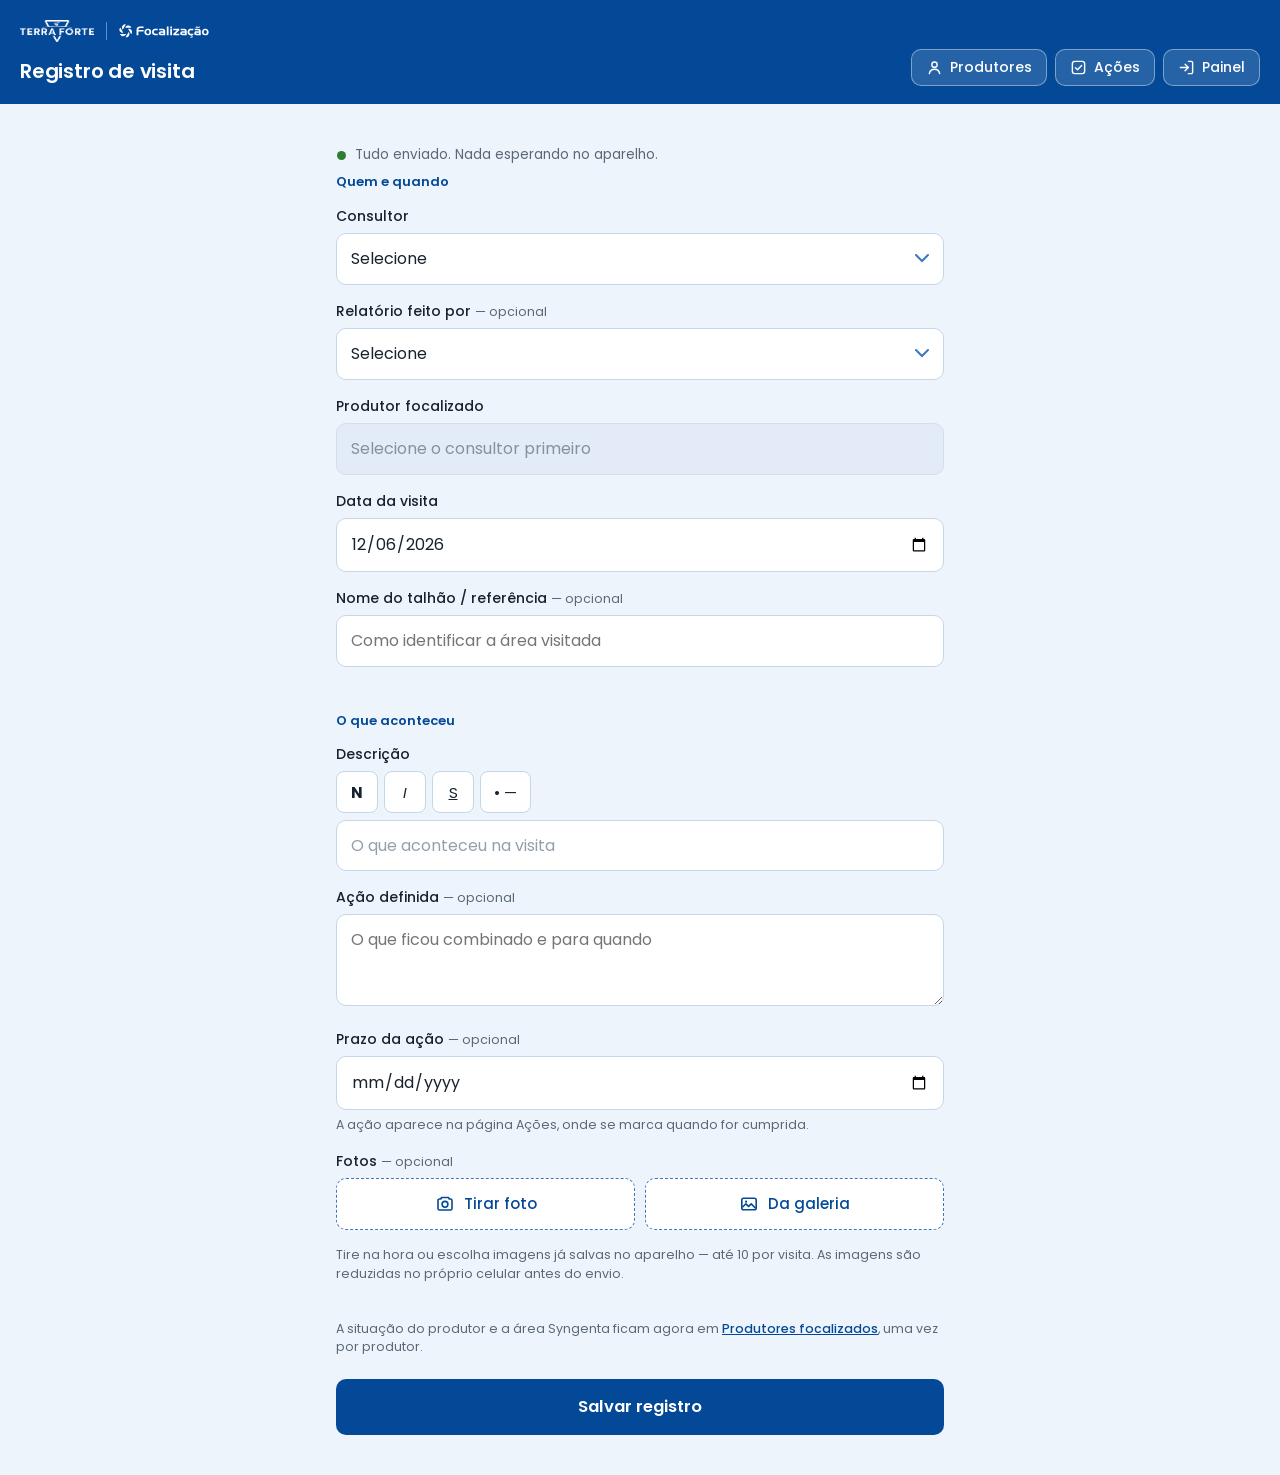
==== index.html @ d162b842 "Consultor corrige o proprio relatorio depois de enviado Botao Editar em cada visita do painel: o car" ====
<!DOCTYPE html>
<html lang="pt-BR">
<head>
<meta charset="utf-8">
<meta name="viewport" content="width=device-width, initial-scale=1, viewport-fit=cover">
<meta name="theme-color" content="#034998">
<title>Registro de visita — Focalização</title>
<link rel="icon" href="/favicon.ico" sizes="any">
<link rel="icon" href="/icon-192.png" type="image/png">
<link rel="apple-touch-icon" href="/apple-touch-icon.png">
<link rel="manifest" href="/manifest.json">
<link rel="preconnect" href="https://fonts.googleapis.com">
<link rel="preconnect" href="https://fonts.gstatic.com" crossorigin>
<link href="https://fonts.googleapis.com/css2?family=Poppins:wght@400;500;600&display=swap" rel="stylesheet">
<style>
/* ---------------------------------------------------------------
   CONFIGURAÇÃO — preencha o bloco SUPABASE no começo do script
   (url e chave anônima). Enquanto estiver vazio, o formulário
   continua funcionando e baixa um .json para envio manual.
   --------------------------------------------------------------- */
:root{
  /* --- tela: azul do Focalização --- */
  --principal:#034998;    /* azul Focalização */
  --apoio:#3D77BE;
  --fundo:#EEF4FB;
  --fundo2:#DDE8F6;
  --tinta:#17222E;
  --tinta-fraca:#5A6876;
  --linha:#C6D6E9;
  --marcado:#E8F1FC;      /* fundo do item marcado */
  --logo-foc-tela:url("[data-uri]");
  --alerta:#A32020;
  --raio:10px;
  --logo-tf:url("[data-uri]");
  --logo-foc:url("[data-uri]");
}
*{box-sizing:border-box}
html{-webkit-text-size-adjust:100%}
body{
  margin:0;
  background:var(--fundo);
  color:var(--tinta);
  font-family:Poppins,-apple-system,BlinkMacSystemFont,"Segoe UI",Roboto,sans-serif;
  font-size:16px;
  line-height:1.5;
}

/* ---------- cabeçalho ---------- */
header{
  background:var(--principal);
  color:#fff;
  padding:20px 20px 18px;
  padding-top:max(20px,env(safe-area-inset-top));
}
header h1{
  margin:0;
  font-size:20px;
  font-weight:600;
  letter-spacing:-.01em;
}
/* Mesma estrutura do cabeçalho do painel: a marca à esquerda, a ação à
   direita, e as duas descem uma sobre a outra quando a tela é estreita
   demais para caberem lado a lado. */
.topo{
  display:flex;align-items:flex-end;justify-content:space-between;
  gap:12px;flex-wrap:wrap;
}
.entrar{
  display:inline-flex;align-items:center;gap:7px;
  padding:7px 14px;
  background:rgba(255,255,255,.14);
  border:1px solid rgba(255,255,255,.4);
  border-radius:var(--raio);
  color:#fff;text-decoration:none;
  font-size:14px;font-weight:500;
  white-space:nowrap;
}
.entrar:hover{background:rgba(255,255,255,.24)}
.menu{display:flex;gap:8px;flex-wrap:wrap}
.entrar svg{flex:none}
header p{
  margin:4px 0 0;
  font-size:13px;
  font-weight:400;
  color:#C8DCC0;
}
/* ---------- logos ---------- */
.marcas{display:flex;align-items:center;gap:12px;margin-bottom:14px}
.lg{display:block;background-repeat:no-repeat;background-position:left center;background-size:contain}
.lg-tf{width:74px;height:22px;background-image:var(--logo-tf)}
.lg-foc{width:90px;height:14px;background-image:var(--logo-foc-tela)}
.risco{width:1px;height:18px;background:rgba(255,255,255,.38);flex:none}

/* ---------- estrutura ---------- */
main{max-width:640px;margin:0 auto;padding:20px 16px 40px}
fieldset{
  border:0;
  margin:0 0 28px;
  padding:0;
}
legend{
  padding:0;
  margin-bottom:14px;
  font-size:13px;
  font-weight:600;
  color:var(--principal);
}
legend span{
  display:block;
  font-weight:400;
  font-size:12.5px;
  color:var(--tinta-fraca);
  margin-top:2px;
}
.campo{margin-bottom:16px}
label{
  display:block;
  font-size:14px;
  font-weight:500;
  margin-bottom:6px;
}
.opcional{font-weight:400;color:var(--tinta-fraca);font-size:12.5px}

/* ---------- controles ---------- */
select,input[type=text],input[type=date],input[type=number],textarea{
  width:100%;
  min-height:50px;
  padding:13px 14px;
  font:inherit;
  font-size:16px;
  color:var(--tinta);
  background:#fff;
  border:1.5px solid var(--linha);
  border-radius:var(--raio);
  appearance:none;
}
select{
  background-image:url("data:image/svg+xml;utf8,<svg xmlns='http://www.w3.org/2000/svg' width='14' height='9' viewBox='0 0 14 9'><path d='M1 1l6 6 6-6' fill='none' stroke='%233D77BE' stroke-width='2' stroke-linecap='round'/></svg>");
  background-repeat:no-repeat;
  background-position:right 14px center;
  padding-right:38px;
}
textarea{min-height:92px;resize:vertical;line-height:1.45}

/* ---------- descrição com formatação ---------- */
.barra-texto{display:flex;gap:6px;margin-bottom:7px;flex-wrap:wrap}
.bt-fmt{
  min-width:42px;min-height:42px;padding:0 13px;
  background:#fff;border:1.5px solid var(--linha);border-radius:8px;
  font:inherit;font-size:15px;color:var(--tinta);cursor:pointer;line-height:1;
}
.bt-fmt[aria-pressed="true"]{border-color:var(--apoio);background:var(--marcado);color:var(--principal)}
.editor{
  width:100%;min-height:50px;padding:13px 14px;
  font:inherit;font-size:16px;color:var(--tinta);
  background:#fff;border:1.5px solid var(--linha);border-radius:var(--raio);
  line-height:1.45;
}
.editor:focus{outline:2.5px solid var(--apoio);outline-offset:2px}
.editor.vazio::before{content:attr(data-vazio);color:#93A0AC;pointer-events:none}
.editor ul,.editor ol{margin:4px 0;padding-left:22px}
.editor b,.editor strong{font-weight:600}
select:focus-visible,input:focus-visible,textarea:focus-visible,
button:focus-visible{
  outline:2.5px solid var(--apoio);
  outline-offset:2px;
}
select:disabled{background:var(--fundo2);color:var(--tinta-fraca)}
.dica{margin:6px 0 0;font-size:12.5px;color:var(--tinta-fraca)}

/* aviso de onde foram parar a situação e a área */
.rumo{margin:-8px 0 18px}
.rumo a{color:var(--principal);font-weight:500}

/* ---------- fotos ---------- */
.foto-acoes{display:flex;gap:10px}
.foto-acoes .foto-btn{flex:1 1 0;min-width:0;padding:0 8px}
.foto-btn{
  display:flex;
  align-items:center;
  justify-content:center;
  gap:9px;
  width:100%;
  min-height:52px;
  background:#fff;
  border:1.5px dashed var(--apoio);
  border-radius:var(--raio);
  color:var(--principal);
  font:inherit;
  font-size:15px;
  font-weight:500;
  cursor:pointer;
}
.miniaturas{
  display:grid;
  grid-template-columns:repeat(auto-fill,minmax(88px,1fr));
  gap:8px;
  margin-top:10px;
}
.mini{position:relative;aspect-ratio:1;border-radius:8px;overflow:hidden;background:var(--fundo2)}
.mini img{width:100%;height:100%;object-fit:cover;display:block}
.mini button{
  position:absolute;top:4px;right:4px;
  width:26px;height:26px;
  border:0;border-radius:50%;
  background:rgba(31,42,28,.78);
  color:#fff;font:inherit;font-size:15px;line-height:1;
  cursor:pointer;
}

/* ---------- envio ---------- */
.enviar{
  width:100%;
  min-height:56px;
  margin-top:4px;
  background:var(--principal);
  color:#fff;
  border:0;
  border-radius:var(--raio);
  font:inherit;
  font-size:16.5px;
  font-weight:600;
  cursor:pointer;
}
.enviar:disabled{background:var(--apoio);opacity:.55;cursor:not-allowed}
.erro{
  margin:0 0 14px;
  padding:12px 14px;
  border-left:4px solid var(--alerta);
  background:#F7E9E9;
  border-radius:0 8px 8px 0;
  color:#7A1818;
  font-size:14px;
}
[hidden]{display:none !important}

/* ---------- confirmação ---------- */
.pronto{text-align:center;padding:44px 20px}
.pronto .selo{
  width:64px;height:64px;margin:0 auto 18px;
  border-radius:50%;
  background:var(--principal);
  display:grid;place-items:center;
}
.pronto h2{margin:0 0 8px;font-size:21px;font-weight:600;color:var(--principal)}
.pronto p{margin:0 auto 26px;max-width:34ch;color:var(--tinta-fraca);font-size:14.5px}
.pronto .resumo{
  text-align:left;
  background:#fff;
  border:1.5px solid var(--linha);
  border-radius:var(--raio);
  padding:14px 16px;
  margin-bottom:22px;
  font-size:14px;
}
.pronto .resumo dt{font-size:12px;color:var(--tinta-fraca);margin-top:9px}
.pronto .resumo dt:first-child{margin-top:0}
.pronto .resumo dd{margin:1px 0 0;font-weight:500}
.acoes{display:flex;flex-direction:column;gap:10px;max-width:320px;margin:0 auto}
.pdf{
  min-height:52px;
  background:var(--apoio);
  border:0;border-radius:var(--raio);
  color:#fff;font:inherit;font-size:15.5px;font-weight:600;
  cursor:pointer;
}
.pronto .dica{margin-top:12px;text-align:center}
.novo{
  min-height:52px;padding:0 26px;
  background:transparent;
  border:1.5px solid var(--principal);
  border-radius:var(--raio);
  color:var(--principal);
  font:inherit;font-size:15.5px;font-weight:600;
  cursor:pointer;
}

/* ---------- painel dos registros guardados no aparelho ---------- */
.fila{
  margin:18px 0 -6px;padding:11px 14px;
  background:var(--fundo2);border:1.5px solid var(--linha);
  border-radius:var(--raio);font-size:13.5px;color:var(--tinta);
}
/* Com sinal e nada esperando, o painel vira uma linha discreta: fica no
   ar para tranquilizar, sem disputar atenção com o formulário. */
.fila.limpa{
  padding:2px 0;
  background:transparent;border-color:transparent;
  color:var(--tinta-fraca);
}
.fila-topo{display:flex;align-items:center;gap:9px;flex-wrap:wrap}
.fila-luz{flex:none;width:9px;height:9px;border-radius:50%;background:#2E7D32}
.fila.espera    .fila-luz{background:#B7791F}
.fila.sem-sinal .fila-luz{background:var(--alerta)}
.fila-estado{flex:1;min-width:150px}
/* Em tela estreita o botão não cabe ao lado do texto e cai para a linha
   de baixo; crescer ali o deixa de largura cheia, com cara de escolha e
   não de sobra. Em tela larga ele volta para o lado. */
.fila-topo button{flex:1 1 150px}
.fila button{
  min-height:36px;padding:0 14px;
  background:#fff;border:1.5px solid var(--apoio);border-radius:8px;
  color:var(--principal);font:inherit;font-size:13.5px;font-weight:500;cursor:pointer;
}
.fila button[disabled]{opacity:.5;cursor:default}

/* barra que anda enquanto os registros sobem */
.fila-barra{
  height:4px;margin-top:9px;
  background:var(--linha);border-radius:2px;overflow:hidden;
}
.fila-barra i{
  display:block;height:100%;width:0;
  background:var(--apoio);transition:width .25s ease;
}

/* lista do que ainda está no aparelho */
.fila-lista{list-style:none;margin:10px 0 0;padding:0;max-height:232px;overflow-y:auto}
.fila-item{
  display:flex;align-items:flex-start;gap:8px;flex-wrap:wrap;
  padding:8px 0;border-top:1px solid var(--linha);
}
.fila-dados{flex:1;min-width:150px}
.fila-quem{font-weight:500;line-height:1.35}
.fila-quando{color:var(--tinta-fraca);font-size:12.5px}
.fila-falha{
  flex:1 1 100%;               /* linha inteira, abaixo dos botões */
  margin-top:6px;font-size:12.5px;color:#7A1818;overflow-wrap:anywhere;
}
.fila-acoes{display:flex;gap:6px}
.fila-acoes button{min-height:32px;padding:0 10px;font-size:12.5px}

@media (prefers-reduced-motion:reduce){*{transition:none !important;animation:none !important}}
</style>
</head>
<body>

<header>
  <div class="topo">
    <div>
      <div class="marcas">
        <span class="lg lg-tf" role="img" aria-label="Terra Forte"></span>
        <span class="risco"></span>
        <span class="lg lg-foc" role="img" aria-label="Focalização"></span>
      </div>
      <h1>Registro de visita</h1>
    </div>
    <nav class="menu" aria-label="Outras páginas">
      <a class="entrar" href="/produtores.html">
        <svg width="17" height="17" viewBox="0 0 18 18" fill="none" aria-hidden="true">
          <circle cx="9" cy="6" r="2.8" stroke="currentColor" stroke-width="1.5"/>
          <path d="M3.5 15.5c.6-2.9 2.8-4.6 5.5-4.6s4.9 1.7 5.5 4.6"
                stroke="currentColor" stroke-width="1.5" stroke-linecap="round"/>
        </svg>
        Produtores
      </a>
      <a class="entrar" href="/acoes.html">
        <svg width="17" height="17" viewBox="0 0 18 18" fill="none" aria-hidden="true">
          <rect x="2.5" y="2.5" width="13" height="13" rx="2.5"
                stroke="currentColor" stroke-width="1.5"/>
          <path d="M5.8 9.2l2.2 2.2 4.3-4.6" stroke="currentColor" stroke-width="1.5"
                stroke-linecap="round" stroke-linejoin="round"/>
        </svg>
        Ações
      </a>
      <a class="entrar" href="/painel.html">
        <svg width="17" height="17" viewBox="0 0 18 18" fill="none" aria-hidden="true">
          <path d="M11 2.5h3A1.5 1.5 0 0115.5 4v10a1.5 1.5 0 01-1.5 1.5h-3"
                stroke="currentColor" stroke-width="1.5" stroke-linecap="round"/>
          <path d="M7.5 12.5L11 9 7.5 5.5M11 9H2.5"
                stroke="currentColor" stroke-width="1.5"
                stroke-linecap="round" stroke-linejoin="round"/>
        </svg>
        Painel
      </a>
    </nav>
  </div>
</header>

<main>
  <div class="fila" id="fila" hidden>
    <div class="fila-topo">
      <span class="fila-luz" aria-hidden="true"></span>
      <span class="fila-estado" id="fila-estado" role="status" aria-live="polite"></span>
      <button type="button" id="fila-tentar" hidden>Sincronizar agora</button>
    </div>
    <div class="fila-barra" id="fila-barra" hidden><i></i></div>
    <ul class="fila-lista" id="fila-lista"></ul>
  </div>

  <form id="form" novalidate>
    <p class="erro" id="erro" hidden></p>

    <fieldset>
      <legend>Quem e quando</legend>

      <div class="campo">
        <label for="consultor">Consultor</label>
        <select id="consultor" name="consultor" required>
          <option value="">Selecione</option>
        </select>
      </div>

      <div class="campo">
        <label for="relator">Relatório feito por
          <span class="opcional">— opcional</span></label>
        <select id="relator" name="relator">
          <option value="">Selecione</option>
        </select>
      </div>

      <div class="campo">
        <label for="produtor">Produtor focalizado</label>
        <select id="produtor" name="produtor" required disabled>
          <option value="">Selecione o consultor primeiro</option>
        </select>
        <p class="dica" id="dica-municipio" hidden></p>
      </div>

      <div class="campo">
        <label for="data">Data da visita</label>
        <input type="date" id="data" name="data" required>
      </div>

      <div class="campo">
        <label for="talhao">Nome do talhão / referência
          <span class="opcional">— opcional</span></label>
        <input type="text" id="talhao" name="talhao" maxlength="80"
               autocomplete="off" placeholder="Como identificar a área visitada">
      </div>
    </fieldset>

    <fieldset>
      <legend>O que aconteceu</legend>

      <div class="campo">
        <label id="rot-descricao">Descrição</label>
        <div class="barra-texto" role="toolbar" aria-label="Formatação do texto">
          <button type="button" class="bt-fmt" data-cmd="bold" aria-pressed="false"
                  title="Negrito"><b>N</b></button>
          <button type="button" class="bt-fmt" data-cmd="italic" aria-pressed="false"
                  title="Itálico"><i>I</i></button>
          <button type="button" class="bt-fmt" data-cmd="underline" aria-pressed="false"
                  title="Sublinhado"><u>S</u></button>
          <button type="button" class="bt-fmt" data-cmd="insertUnorderedList" aria-pressed="false"
                  title="Lista">&bull;&nbsp;—</button>
        </div>
        <div id="descricao" class="editor vazio" contenteditable="true" role="textbox"
             aria-multiline="true" aria-labelledby="rot-descricao"
             data-vazio="O que aconteceu na visita"></div>
      </div>

      <div class="campo">
        <label for="acao">Ação definida <span class="opcional">— opcional</span></label>
        <textarea id="acao" name="acao"
          placeholder="O que ficou combinado e para quando"></textarea>
      </div>

      <div class="campo">
        <label for="prazo">Prazo da ação <span class="opcional">— opcional</span></label>
        <input type="date" id="prazo" name="prazo">
        <p class="dica">A ação aparece na página Ações, onde se marca quando for cumprida.</p>
      </div>

      <div class="campo">
        <label>Fotos <span class="opcional">— opcional</span></label>
        <div class="foto-acoes">
          <button type="button" class="foto-btn" id="btn-camera">
            <svg width="20" height="20" viewBox="0 0 20 20" fill="none" aria-hidden="true">
              <path d="M3 6.5A1.5 1.5 0 014.5 5h1.2l.9-1.5h6.8L14.3 5h1.2A1.5 1.5 0 0117 6.5v8A1.5 1.5 0 0115.5 16h-11A1.5 1.5 0 013 14.5v-8z"
                stroke="currentColor" stroke-width="1.6" stroke-linejoin="round"/>
              <circle cx="10" cy="10.3" r="2.9" stroke="currentColor" stroke-width="1.6"/>
            </svg>
            Tirar foto
          </button>
          <button type="button" class="foto-btn" id="btn-galeria">
            <svg width="20" height="20" viewBox="0 0 20 20" fill="none" aria-hidden="true">
              <rect x="2.8" y="4.3" width="14.4" height="11.4" rx="1.8"
                stroke="currentColor" stroke-width="1.6"/>
              <path d="M3.4 13.2l3.5-3.4 2.7 2.6 2.6-2.5 4.4 4.3"
                stroke="currentColor" stroke-width="1.6" stroke-linejoin="round"/>
              <circle cx="7.1" cy="7.7" r="1.1" fill="currentColor"/>
            </svg>
            Da galeria
          </button>
        </div>
        <input type="file" id="fotos-camera" accept="image/*" multiple capture="environment" hidden>
        <input type="file" id="fotos" accept="image/*" multiple hidden>
        <div class="miniaturas" id="miniaturas"></div>
        <p class="dica">Tire na hora ou escolha imagens já salvas no aparelho —
           até <span id="max-fotos">10</span> por visita.
           As imagens são reduzidas no próprio celular antes do envio.</p>
      </div>
    </fieldset>

    <p class="dica rumo">A situação do produtor e a área Syngenta ficam agora em
      <a href="/produtores.html">Produtores focalizados</a>, uma vez por produtor.</p>

    <button type="submit" class="enviar" id="btn-enviar">Salvar registro</button>
  </form>

  <section class="pronto" id="pronto" hidden>
    <div class="selo">
      <svg width="30" height="30" viewBox="0 0 30 30" fill="none" aria-hidden="true">
        <path d="M8 15.5l4.5 4.5L22 10.5" stroke="#fff" stroke-width="2.8"
              stroke-linecap="round" stroke-linejoin="round"/>
      </svg>
    </div>
    <h2>Registro salvo</h2>
    <p id="pronto-texto"></p>
    <dl class="resumo" id="pronto-resumo"></dl>
    <div class="acoes">
      <button type="button" class="pdf" id="btn-pdf">Baixar o PDF de novo</button>
      <button type="button" class="novo" id="btn-novo">Registrar outra visita</button>
    </div>
    <p class="dica">Precisa corrigir algo depois? Abra o <a href="/painel.html">Painel</a>,
      escolha a visita e use <b>Editar</b>.</p>
  </section>
</main>

<!-- A carteira, o jsPDF 4.2.1 (MIT) e o desenho do relatório. Em
     arquivos separados porque o painel e a página dos produtores usam
     os mesmos. -->
<script src="/carteira.js"></script>
<script src="/vendor-jspdf.js"></script>
<script src="/relatorio.js"></script>

<script>
/* ===================================================================
   1. BANCO DE DADOS
   Preencha url e chave com os dados do projeto no Supabase. A chave
   é a anônima (anon), que pode ficar visível no arquivo desde que a
   política da tabela permita apenas inserir — nunca ler nem apagar.
   Enquanto os dois estiverem vazios, o formulário baixa um .json.
   =================================================================== */
const SUPABASE = {
  url:    "https://iozeyyuftogrpsndkrvj.supabase.co",
  chave:  "sb_publishable_41oi3yeqR7h4BxPAdEcQow_aQ6by_sJ",
  tabela: "visitas",
  bucket: "fotos-visitas",
  origem: "focalizacao"        // diferencia dos registros do outro formulário
};

/* ===================================================================
   2. CARTEIRA, RELATORES E CHECKLIST
   Moram em /carteira.js, carregado acima: o painel e a página dos
   produtores focalizados usam a mesma lista, e assim incluir alguém
   se faz num arquivo só.
   =================================================================== */

/* =================================================================== */

const $ = id => document.getElementById(id);
const selConsultor = $("consultor");
const selProdutor  = $("produtor");
const dicaMun      = $("dica-municipio");
const form         = $("form");
const erro         = $("erro");
const btnEnviar    = $("btn-enviar");
let fotos = [];
let ultimo = null;   /* guarda o registro salvo, para baixar o PDF de novo */

/* --- descrição com formatação --- */
const editor = $("descricao");
const TAGS_OK = { B:1, STRONG:1, I:1, EM:1, U:1, BR:1, UL:1, OL:1, LI:1, P:1, DIV:1 };

try { document.execCommand("styleWithCSS", false, false); } catch {}

function marcaVazio() {
  editor.classList.toggle("vazio",
    !editor.textContent.trim() && !editor.querySelector("li,img"));
}
editor.addEventListener("input", marcaVazio);
editor.addEventListener("blur", marcaVazio);

/* cola sempre como texto simples, sem herdar formatação de fora */
editor.addEventListener("paste", e => {
  e.preventDefault();
  const t = (e.clipboardData || window.clipboardData).getData("text/plain");
  document.execCommand("insertText", false, t);
});

document.querySelectorAll(".bt-fmt").forEach(bt => {
  bt.addEventListener("mousedown", e => e.preventDefault());
  bt.addEventListener("click", () => {
    editor.focus();
    document.execCommand(bt.dataset.cmd, false, null);
    atualizaBotoes();
    marcaVazio();
  });
});

function atualizaBotoes() {
  document.querySelectorAll(".bt-fmt").forEach(bt => {
    let ligado = false;
    try { ligado = document.queryCommandState(bt.dataset.cmd); } catch {}
    bt.setAttribute("aria-pressed", ligado ? "true" : "false");
  });
}
document.addEventListener("selectionchange", () => {
  if (document.activeElement === editor) atualizaBotoes();
});

/* guarda só as marcações permitidas; o resto vira texto */
function limpaHtml(origem) {
  const saida = document.createElement("div");
  (function copia(de, para) {
    for (const n of de.childNodes) {
      if (n.nodeType === 3) {
        para.appendChild(document.createTextNode(n.nodeValue));
      } else if (n.nodeType === 1) {
        if (TAGS_OK[n.tagName]) {
          const novo = document.createElement(n.tagName.toLowerCase());
          para.appendChild(novo);
          copia(n, novo);
        } else {
          copia(n, para);
        }
      }
    }
  })(origem, saida);
  return saida.innerHTML.trim();
}

/* --- popular quem pode assinar o relatório --- */
RELATORES.forEach(nome => $("relator").add(new Option(nome, nome)));

/* --- popular consultores --- */
[...new Set(CARTEIRA.map(l => l[0]))]
  .sort((a, b) => a.localeCompare(b, "pt-BR"))
  .forEach(nome => selConsultor.add(new Option(nome, nome)));

/* --- encadeamento consultor -> produtor --- */
selConsultor.addEventListener("change", () => {
  const c = selConsultor.value;
  selProdutor.innerHTML = "";
  dicaMun.hidden = true;

  if (!c) {
    selProdutor.add(new Option("Selecione o consultor primeiro", ""));
    selProdutor.disabled = true;
    return;
  }
  const meus = CARTEIRA.filter(l => l[0] === c)
                       .sort((a, b) => a[1].localeCompare(b[1], "pt-BR"));
  selProdutor.add(new Option(
    meus.length === 1 ? "1 produtor na carteira"
                      : meus.length + " produtores na carteira", ""));
  meus.forEach(l => selProdutor.add(new Option(l[1], l[1])));
  selProdutor.disabled = false;
});

selProdutor.addEventListener("change", () => {
  const l = CARTEIRA.find(x => x[0] === selConsultor.value
                            && x[1] === selProdutor.value);
  if (l && l[2]) {
    dicaMun.textContent = l[2];
    dicaMun.hidden = false;
  } else {
    dicaMun.hidden = true;
  }
});

/* --- data de hoje por padrão --- */
const hoje = new Date();
hoje.setMinutes(hoje.getMinutes() - hoje.getTimezoneOffset());
$("data").value = hoje.toISOString().slice(0, 10);
$("data").max   = hoje.toISOString().slice(0, 10);

/* --- fotos com redução no cliente --- */
const MAX_FOTOS = 10;

$("btn-camera").addEventListener("click",  () => $("fotos-camera").click());
$("btn-galeria").addEventListener("click", () => $("fotos").click());

async function recebeFotos(e) {
  for (const arq of [...e.target.files]) {
    if (fotos.length >= MAX_FOTOS) {
      mostraErro("Limite de " + MAX_FOTOS + " fotos por registro.");
      break;
    }
    try {
      fotos.push(await reduz(arq));
    } catch {
      mostraErro("Não foi possível ler " + arq.name + ".");
    }
  }
  e.target.value = "";
  desenhaFotos();
}

$("fotos").addEventListener("change", recebeFotos);
$("fotos-camera").addEventListener("change", recebeFotos);

function reduz(arquivo) {
  return new Promise((ok, falha) => {
    const leitor = new FileReader();
    leitor.onerror = falha;
    leitor.onload = () => {
      const img = new Image();
      img.onerror = falha;
      img.onload = () => {
        const max = 1280;
        const esc = Math.min(1, max / Math.max(img.width, img.height));
        const cv = document.createElement("canvas");
        cv.width  = Math.round(img.width  * esc);
        cv.height = Math.round(img.height * esc);
        cv.getContext("2d").drawImage(img, 0, 0, cv.width, cv.height);
        ok({ nome: arquivo.name, dados: cv.toDataURL("image/jpeg", 0.72) });
      };
      img.src = leitor.result;
    };
    leitor.readAsDataURL(arquivo);
  });
}

/* A dica anuncia o limite; ler da constante evita que os dois números
   se separem numa mudança futura. */
if ($("max-fotos")) $("max-fotos").textContent = MAX_FOTOS;

function desenhaFotos() {
  $("miniaturas").innerHTML = fotos.map((f, i) => `
    <div class="mini">
      <img src="${f.dados}" alt="Foto ${i + 1}">
      <button type="button" data-i="${i}" aria-label="Remover foto ${i + 1}">&times;</button>
    </div>`).join("");
}

$("miniaturas").addEventListener("click", e => {
  const b = e.target.closest("button");
  if (!b) return;
  fotos.splice(+b.dataset.i, 1);
  desenhaFotos();
});

/* --- validação e envio --- */
function mostraErro(msg) {
  erro.textContent = msg;
  erro.hidden = false;
  erro.scrollIntoView({ block: "center", behavior: "smooth" });
}

form.addEventListener("submit", async e => {
  e.preventDefault();
  erro.hidden = true;

  if (!selConsultor.value) return mostraErro("Escolha o consultor.");
  if (!selProdutor.value)  return mostraErro("Escolha o produtor visitado.");
  if (!$("data").value)    return mostraErro("Informe a data da visita.");
  if (!editor.textContent.trim()) return mostraErro("Escreva a descrição da visita.");

  /* versao 3: sem situação e sem área — elas passaram a ser do
     produtor, na página dos produtores focalizados. */
  const registro = {
    versao: 3,
    id: (crypto.randomUUID ? crypto.randomUUID()
         : String(Date.now()) + "-" + Math.random().toString(16).slice(2)),
    enviado_em: new Date().toISOString(),
    consultor: selConsultor.value,
    produtor: selProdutor.value,
    municipio: (CARTEIRA.find(x => x[1] === selProdutor.value) || [])[2] || "",
    data_visita: $("data").value,
    talhao: $("talhao").value.trim(),
    relator: $("relator").value,
    descricao: editor.innerText.replace(/\u00a0/g, " ").replace(/\n{3,}/g, "\n\n").trim(),
    descricao_html: limpaHtml(editor),
    acao: $("acao").value.trim(),
    prazo_acao: $("prazo").value || "",
    fotos
  };

  btnEnviar.disabled = true;
  btnEnviar.textContent = "Salvando…";

  /* 1. o PDF sai sempre, com ou sem sinal */
  const saiuPdf = baixaPdf(registro);

  /* 2. o registro vai para a fila antes de qualquer tentativa de envio */
  let texto;
  if (temBanco()) {
    try { await filaGrava(registro); } catch (e) { console.warn(e); }
    try {
      await enviaRegistro(registro);
      await filaRemove(registro.id).catch(() => {});
      texto = "O registro foi enviado para o banco. Não precisa fazer mais nada.";
    } catch (e) {
      console.warn("envio:", e.message);
      if (e.semRede) {
        texto = "Sem conexão agora. O registro ficou guardado no aparelho e sobe sozinho "
              + "quando o sinal voltar — pode seguir para a próxima visita.";
      } else {
        /* O banco respondeu e recusou. Guarda o motivo junto do registro
           para que apareça na lista, em vez de sumir no console. */
        try {
          await filaGrava({ ...registro, falha: e.message, tentativas: 1 });
        } catch (err) { console.warn(err); }
        texto = "O banco recusou o envio desta vez. O registro ficou guardado no aparelho "
              + "e aparece na lista no alto da página, com o motivo — pode seguir para a "
              + "próxima visita, que a tentativa continua.";
      }
    }
    mostraFila();
  } else {
    baixa(registro);
    texto = "Os arquivos foram baixados no celular. Encaminhe para o Tales até o envio "
          + "automático ficar pronto.";
  }

  if (!saiuPdf) {
    texto += " (O PDF não pôde ser gerado neste aparelho; use o botão abaixo para tentar de novo.)";
  }

  ultimo = registro;
  $("pronto-texto").textContent = texto;
  $("pronto-resumo").innerHTML = `
    <dt>Produtor</dt><dd>${registro.produtor}</dd>
    <dt>Consultor</dt><dd>${registro.consultor}</dd>
    <dt>Data da visita</dt><dd>${registro.data_visita.split("-").reverse().join("/")}</dd>
    ${registro.talhao ? `<dt>Talhão</dt><dd>${registro.talhao}</dd>` : ""}
    ${registro.relator ? `<dt>Relatório feito por</dt><dd>${registro.relator}</dd>` : ""}
    <dt>Fotos</dt><dd>${fotos.length || "nenhuma"}</dd>`;
  form.hidden = true;
  $("pronto").hidden = false;
  window.scrollTo(0, 0);
});

function baixa(registro) {
  baixaArquivo(
    new Blob([JSON.stringify(registro, null, 2)], { type: "application/json" }),
    nomeArquivo(registro, ".json"));
}

$("btn-pdf").addEventListener("click", () => {
  if (ultimo) baixaPdf(ultimo);
});

/* --- registrar outra --- */
$("btn-novo").addEventListener("click", () => {
  const c = selConsultor.value;
  form.reset();
  fotos = [];
  desenhaFotos();
  editor.innerHTML = "";
  marcaVazio();
  selConsultor.value = c;
  selConsultor.dispatchEvent(new Event("change"));
  $("data").value = hoje.toISOString().slice(0, 10);
  btnEnviar.disabled = false;
  btnEnviar.textContent = "Salvar registro";
  $("pronto").hidden = true;
  form.hidden = false;
  window.scrollTo(0, 0);
});

/* ===================================================================
   4. ENVIO AO BANCO E FILA DE ESPERA
   O registro é guardado no próprio aparelho antes de qualquer tentativa
   de envio. Sem sinal na lavoura, ele fica na fila e sobe sozinho
   quando a conexão voltar.
   =================================================================== */
const temBanco = () => Boolean(SUPABASE.url && SUPABASE.chave);

function dataUrlParaBlob(dataUrl) {
  const [cabeca, corpo] = dataUrl.split(",");
  const tipo = (cabeca.match(/:(.*?);/) || [])[1] || "image/jpeg";
  const bin = atob(corpo);
  const bytes = new Uint8Array(bin.length);
  for (let i = 0; i < bin.length; i++) bytes[i] = bin.charCodeAt(i);
  return new Blob([bytes], { type: tipo });
}

/* --- fila no aparelho (IndexedDB) --- */
function abreFila() {
  return new Promise((ok, falha) => {
    const p = indexedDB.open("visitas-terra-forte", 1);
    p.onupgradeneeded = () => p.result.createObjectStore("fila", { keyPath: "id" });
    p.onsuccess = () => ok(p.result);
    p.onerror = () => falha(p.error);
  });
}

function naFila(modo, acao) {
  return abreFila().then(bd => new Promise((ok, falha) => {
    const t = bd.transaction("fila", modo);
    const pedido = acao(t.objectStore("fila"));
    pedido.onsuccess = () => ok(pedido.result);
    pedido.onerror = () => falha(pedido.error);
  }));
}

const filaGrava  = reg => naFila("readwrite", l => l.put(reg));
const filaRemove = id  => naFila("readwrite", l => l.delete(id));
const filaLista  = ()  => naFila("readonly",  l => l.getAll());

/* fetch que separa "não saiu do aparelho" de "o servidor respondeu".
   Sem essa distinção, um erro de permissão no banco fica com cara de
   falta de sinal e ninguém descobre. */
async function busca(endereco, opcoes) {
  try {
    return await fetch(endereco, opcoes);
  } catch {
    const falha = new Error("sem conexão");
    falha.semRede = true;
    throw falha;
  }
}

/* --- envio de um registro --- */
async function enviaRegistro(reg) {
  const cab = {
    apikey: SUPABASE.chave,
    Authorization: "Bearer " + SUPABASE.chave
  };

  const enderecos = [];
  for (let i = 0; i < reg.fotos.length; i++) {
    const foto = reg.fotos[i];
    if (foto.url) { enderecos.push(foto.url); continue; }
    const caminho = `${reg.data_visita}/${reg.id}-${i + 1}.jpg`;
    const r = await busca(
      `${SUPABASE.url}/storage/v1/object/${SUPABASE.bucket}/${caminho}`, {
        method: "POST",
        headers: { ...cab, "Content-Type": "image/jpeg" },
        body: dataUrlParaBlob(foto.dados)
      });
    /* Sem "x-upsert": regravar exigiria dar update ao anon, e a chave
       anon está no HTML. Quando a foto já subiu numa tentativa anterior
       da fila, o Storage responde KeyAlreadyExists — o caminho carrega
       o id do registro, então é o mesmo arquivo, e seguir é o certo. */
    if (!r.ok) {
      const aviso = await r.text();
      if (!aviso.includes("KeyAlreadyExists")) {
        throw new Error("foto " + (i + 1) + ": " + r.status + " " + aviso);
      }
    }
    enderecos.push(
      `${SUPABASE.url}/storage/v1/object/public/${SUPABASE.bucket}/${caminho}`);
  }

  const linha = {
    id: reg.id,
    origem: SUPABASE.origem,
    consultor: reg.consultor,
    produtor: reg.produtor,
    municipio: reg.municipio,
    data_visita: reg.data_visita,
    descricao: reg.descricao,
    descricao_html: reg.descricao_html,
    acao: reg.acao,
    prazo_acao: reg.prazo_acao || null,
    fotos: enderecos,
    /* O talhão e o relator entram no extras: é jsonb, então cabe sem
       coluna nova e sem mexer na regra de acesso. Registros antigos da
       fila (versao 2) ainda trazem situação e área — vão junto, para
       não se perderem. */
    extras: {
      ...(reg.situacao ? { situacao: reg.situacao } : {}),
      ...(reg.area_manejo_ha !== undefined ? {
        area_manejo_ha: reg.area_manejo_ha,
        area_experimental_ha: reg.area_experimental_ha } : {}),
      talhao: reg.talhao || null,
      relator: reg.relator || null
    },
    registrado_em: reg.enviado_em
  };

  /* Insert puro, sem upsert nenhum. As duas formas de upsert — o
     resolution=ignore-duplicates aqui e o x-upsert nas fotos — precisam
     de leitura e de update, que o anon não tem e não deve ter, já que a
     chave fica visível no HTML. O 409 tratado abaixo cobre exatamente o
     caso que o upsert cobriria: a fila reenviando um registro que já
     entrou e cuja resposta se perdeu. */
  const r = await busca(`${SUPABASE.url}/rest/v1/${SUPABASE.tabela}`, {
    method: "POST",
    headers: {
      ...cab,
      "Content-Type": "application/json",
      Prefer: "return=minimal"
    },
    body: JSON.stringify(linha)
  });
  /* 409 = já existe linha com este id: a tentativa anterior chegou. */
  if (!r.ok && r.status !== 409) {
    throw new Error("registro: " + r.status + " " + await r.text());
  }
}

/* ===================================================================
   5. PAINEL DO QUE ESTÁ GUARDADO NO APARELHO
   O envio continua automático; o botão só adianta a próxima tentativa.
   O painel existe para o consultor saber, sem abrir o painel do admin,
   o que já subiu, o que ainda não subiu e por quê.
   =================================================================== */
let enviando = false;

const contagem = n => n === 1 ? "1 visita" : n + " visitas";

/* Barra de progresso do envio. feitos === null apaga a barra. */
function progresso(feitos, total) {
  const barra = $("fila-barra");
  if (feitos === null) {
    barra.hidden = true;
    barra.firstElementChild.style.width = "0";
    return;
  }
  barra.hidden = false;
  barra.firstElementChild.style.width = (100 * feitos / total) + "%";
  $("fila-estado").textContent =
    "Enviando " + Math.min(feitos + 1, total) + " de " + total + "…";
}

async function tentaFila() {
  if (enviando) return;
  enviando = true;
  try {
    const pendentes = await filaLista().catch(() => []);
    if (!temBanco() || !navigator.onLine || pendentes.length === 0) return;

    await mostraFila();

    for (let i = 0; i < pendentes.length; i++) {
      const reg = pendentes[i];
      progresso(i, pendentes.length);
      try {
        await enviaRegistro(reg);
        await filaRemove(reg.id);
      } catch (e) {
        console.warn("fila:", e.message);
        /* Faltou sinal: os próximos vão falhar igual. Para por aqui e
           espera o "online" — sem aviso na tela, porque não há nada que
           o consultor possa fazer a respeito. */
        if (e.semRede) break;
        /* O banco respondeu e recusou. Tentar de novo sozinho pode não
           resolver, então o motivo fica anotado no registro e aparece na
           lista. O registro segue guardado: nada se perde. */
        reg.falha = e.message;
        reg.tentativas = (reg.tentativas || 0) + 1;
        await filaGrava(reg).catch(() => {});
      }
      desenhaPendentes(await filaLista().catch(() => []));
    }
  } finally {
    enviando = false;
    await mostraFila();   /* apaga a barra e reescreve o estado */
  }
}

async function mostraFila() {
  const painel = $("fila");
  if (!painel) return;

  /* Sem banco configurado nada entra na fila — o formulário baixa os
     arquivos para envio manual. O painel não teria o que dizer. */
  if (!temBanco()) { painel.hidden = true; return; }

  let pendentes = [];
  try { pendentes = await filaLista(); } catch {}

  const semSinal = !navigator.onLine;
  painel.hidden = false;
  painel.classList.toggle("sem-sinal", semSinal);
  painel.classList.toggle("espera",    !semSinal && pendentes.length > 0);
  painel.classList.toggle("limpa",     !semSinal && pendentes.length === 0);

  $("fila-estado").textContent = semSinal
    ? (pendentes.length
        ? "Sem conexão — " + contagem(pendentes.length) + " esperando no aparelho"
        : "Sem conexão. Pode registrar normalmente.")
    : (pendentes.length
        ? contagem(pendentes.length) + " esperando envio"
        : "Tudo enviado. Nada esperando no aparelho.");

  /* Fora de um envio não há progresso nenhum a mostrar. Sem isto a
     barra ficaria parada na tela depois de uma sincronização. */
  if (!enviando) progresso(null);

  const botaoSinc = $("fila-tentar");
  botaoSinc.hidden = pendentes.length === 0;
  botaoSinc.disabled = enviando || semSinal;

  desenhaPendentes(pendentes);
}

function desenhaPendentes(pendentes) {
  const lista = $("fila-lista");
  if (!lista) return;
  lista.innerHTML = "";

  for (const reg of pendentes) {
    const dados = document.createElement("div");
    dados.className = "fila-dados";
    dados.appendChild(filaLinha("fila-quem", reg.produtor));
    dados.appendChild(filaLinha("fila-quando",
      reg.data_visita.split("-").reverse().join("/") + " · " +
      (reg.fotos && reg.fotos.length
        ? reg.fotos.length + (reg.fotos.length === 1 ? " foto" : " fotos")
        : "sem fotos")));
    /* Saída manual para um registro que insista em falhar: o consultor
       manda o PDF ou o JSON por outro caminho sem perder a visita. */
    const acoes = document.createElement("div");
    acoes.className = "fila-acoes";
    acoes.appendChild(filaBotao("PDF", "Baixar o PDF desta visita",
      () => baixaPdf(reg)));
    acoes.appendChild(filaBotao("JSON", "Baixar os dados desta visita para envio manual",
      () => {
        const { falha, tentativas, ...limpo } = reg;
        baixaArquivo(
          new Blob([JSON.stringify(limpo, null, 2)], { type: "application/json" }),
          nomeArquivo(reg, ".json"));
      }));

    const item = document.createElement("li");
    item.className = "fila-item";
    item.append(dados, acoes);

    /* A garantia vem primeiro: quem está na lavoura precisa saber que não
       perdeu a visita. O texto cru do erro fica no fim, curto, porque só
       serve para quem for investigar. */
    if (reg.falha) {
      item.appendChild(filaLinha("fila-falha",
        "Não foi aceito pelo banco — segue guardado e vai ser tentado de "
        + "novo. (" + reg.falha.slice(0, 120) + ")"));
    }

    lista.appendChild(item);
  }
}

function filaLinha(classe, texto) {
  const div = document.createElement("div");
  div.className = classe;
  div.textContent = texto;
  return div;
}

function filaBotao(rotulo, titulo, acao) {
  const b = document.createElement("button");
  b.type = "button";
  b.textContent = rotulo;
  b.title = titulo;
  b.addEventListener("click", acao);
  return b;
}

window.addEventListener("online",  tentaFila);
window.addEventListener("offline", mostraFila);
/* Em celular o "online" nem sempre chega: o aparelho recupera o sinal
   com a aba em segundo plano e não avisa ninguém. Voltar ao formulário
   é o outro momento em que vale tentar. */
document.addEventListener("visibilitychange", () => {
  if (document.visibilityState === "visible") tentaFila();
});
$("fila-tentar").addEventListener("click", tentaFila);
tentaFila();

</script>

<script>
/* Registra o service worker que faz o formulário funcionar sem internet.
   updateViaCache "none" impede que o navegador guarde o próprio sw.js e
   fique servindo uma versão velha depois de um deploy. */
if ("serviceWorker" in navigator) {
  window.addEventListener("load", () => {
    navigator.serviceWorker
      .register("/sw.js", { updateViaCache: "none" })
      .catch(e => console.error("Service worker não registrado:", e));
  });
}
</script>
</body>
</html>
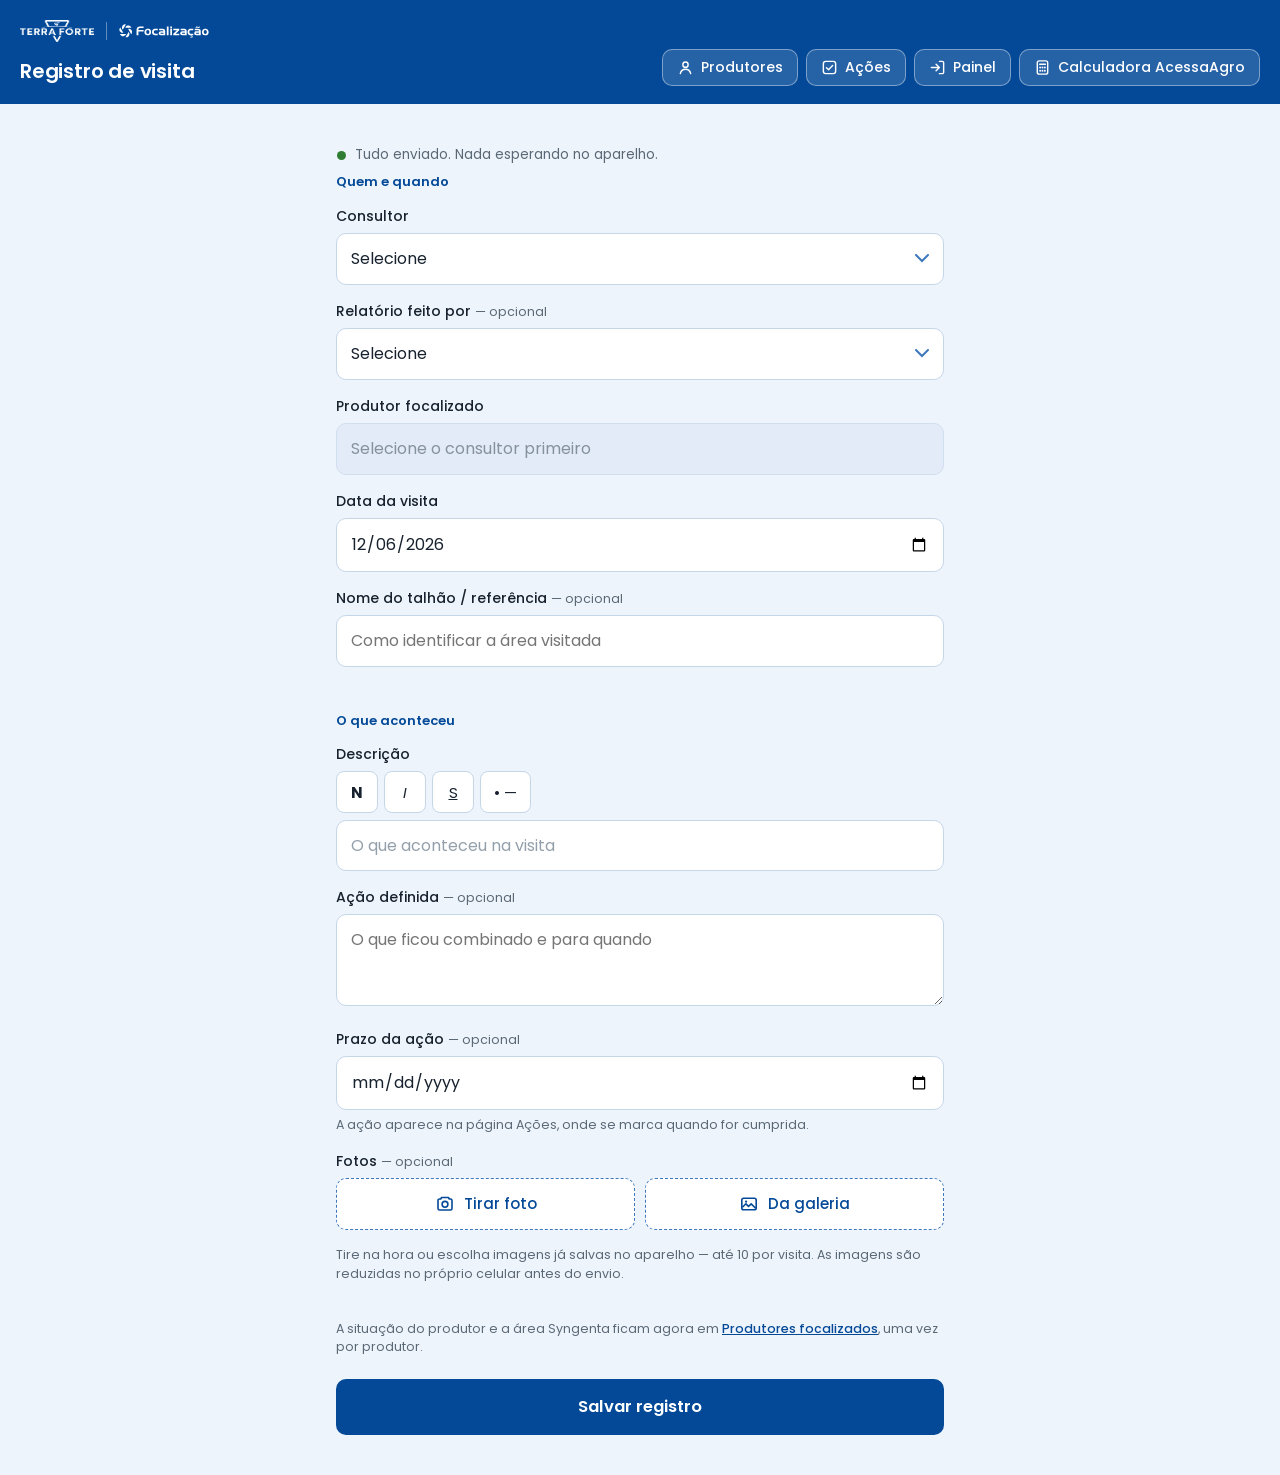
==== commit 1203211f: "Adiciona menu Calculadora AcessaAgro Co-Authored-By: Claude Opus 5.5 (1M context) <noreply@anthropic" ====
--- a/index.html
+++ b/index.html
@@ -373,6 +373,17 @@
         </svg>
         Painel
       </a>
+      <a class="entrar" href="https://calculadora-acessa-agro.vercel.app/"
+         target="_blank" rel="noopener">
+        <svg width="17" height="17" viewBox="0 0 18 18" fill="none" aria-hidden="true">
+          <rect x="3.5" y="2" width="11" height="14" rx="2"
+                stroke="currentColor" stroke-width="1.5"/>
+          <path d="M6 5.5h6" stroke="currentColor" stroke-width="1.5" stroke-linecap="round"/>
+          <path d="M6.5 9h.01M9 9h.01M11.5 9h.01M6.5 12.5h.01M9 12.5h.01M11.5 12.5h.01"
+                stroke="currentColor" stroke-width="2" stroke-linecap="round"/>
+        </svg>
+        Calculadora AcessaAgro
+      </a>
     </nav>
   </div>
 </header>
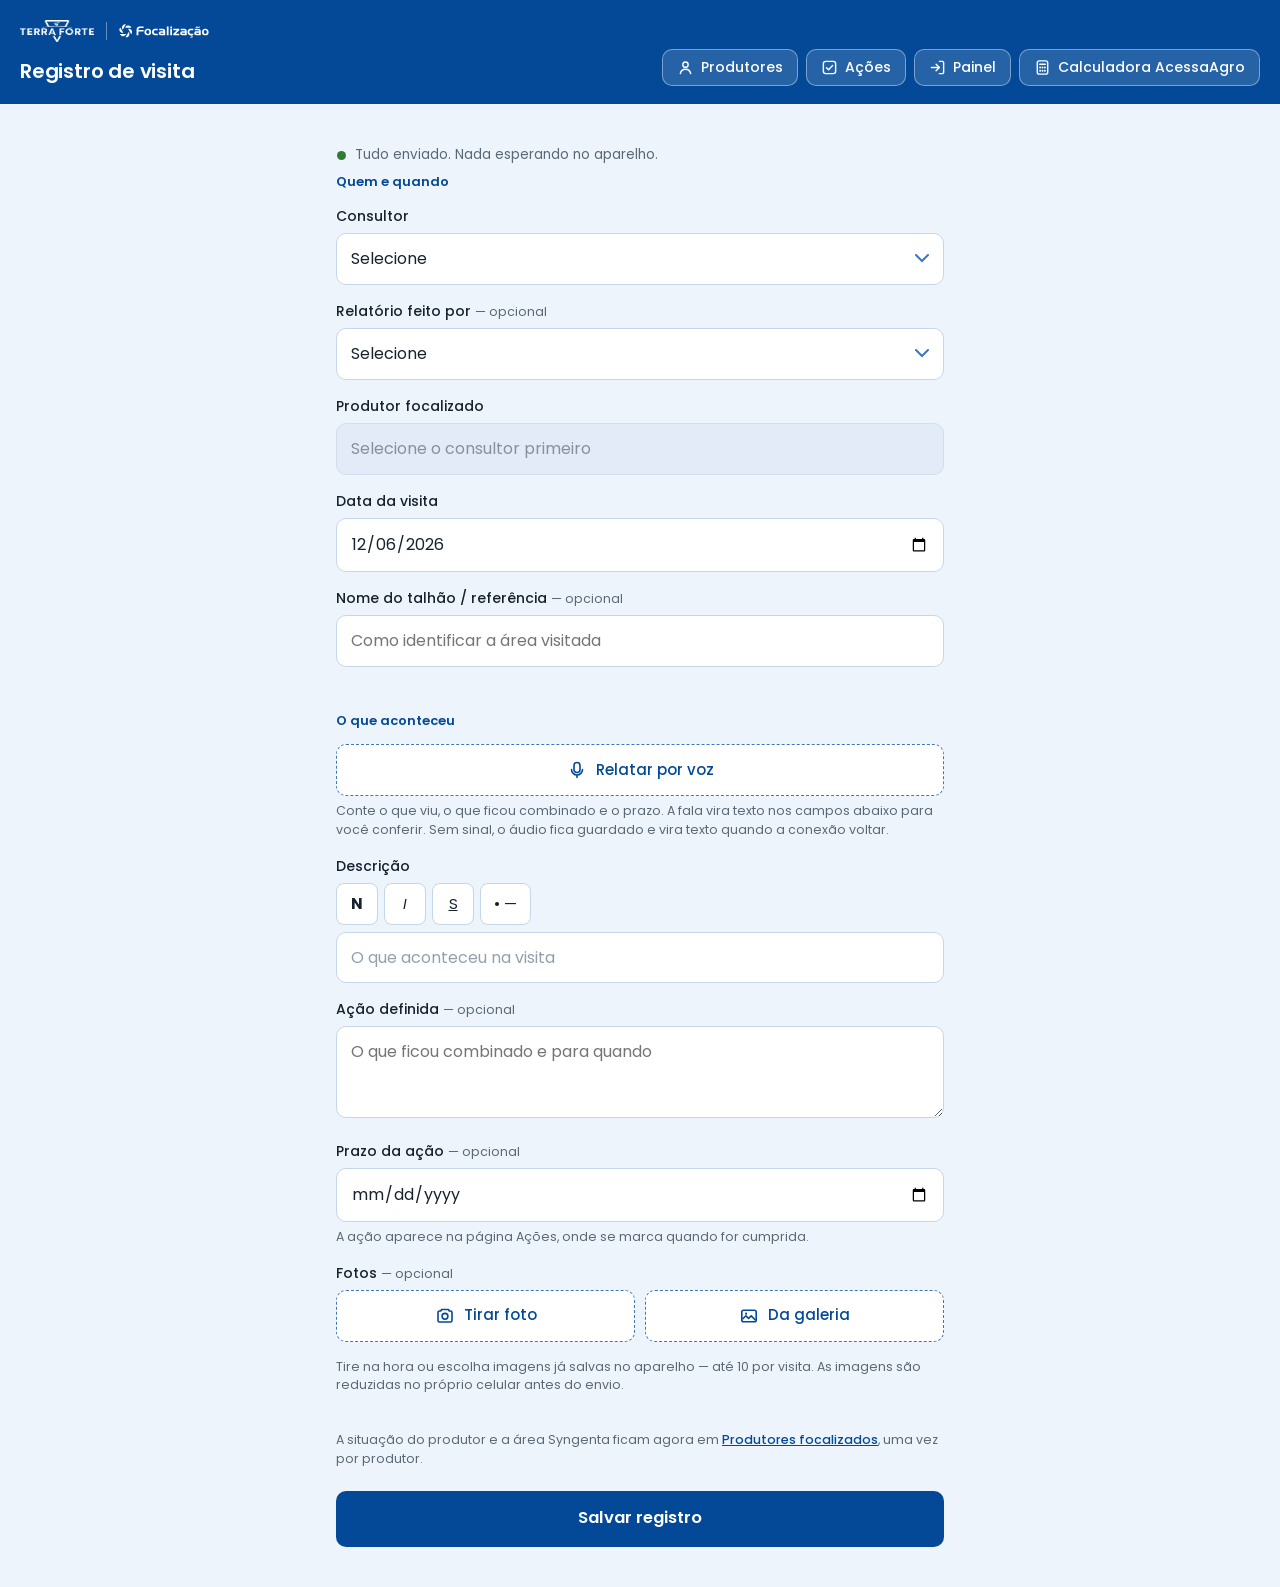
==== commit 9349f0f1: "Relato por voz: grava, guarda sem sinal e o Gemini separa nos campos Co-Authored-By: Claude Opus 5.5" ====
--- a/index.html
+++ b/index.html
@@ -207,6 +207,25 @@
   color:#fff;font:inherit;font-size:15px;line-height:1;
   cursor:pointer;
 }
+
+/* ---------- relato por voz ---------- */
+.gravando{
+  display:flex;align-items:center;gap:12px;flex-wrap:wrap;
+  min-height:52px;padding:8px 8px 8px 14px;
+  background:#fff;border:1.5px solid var(--alerta);border-radius:var(--raio);
+}
+.gravando .ponto{
+  flex:none;width:12px;height:12px;border-radius:50%;background:var(--alerta);
+  animation:pisca 1.2s ease-in-out infinite;
+}
+@keyframes pisca{50%{opacity:.25}}
+.gravando .tempo{flex:1;font-variant-numeric:tabular-nums;font-weight:500}
+.gravando button{
+  min-height:40px;padding:0 16px;
+  background:var(--alerta);border:0;border-radius:8px;
+  color:#fff;font:inherit;font-size:14.5px;font-weight:600;cursor:pointer;
+}
+#voz-estado.alerta{color:#7A1818}
 
 /* ---------- envio ---------- */
 .enviar{
@@ -399,6 +418,14 @@
     <ul class="fila-lista" id="fila-lista"></ul>
   </div>
 
+  <div class="fila espera" id="rascunhos" hidden>
+    <div class="fila-topo">
+      <span class="fila-luz" aria-hidden="true"></span>
+      <span class="fila-estado" id="rascunhos-estado" role="status" aria-live="polite"></span>
+    </div>
+    <ul class="fila-lista" id="rascunhos-lista"></ul>
+  </div>
+
   <form id="form" novalidate>
     <p class="erro" id="erro" hidden></p>
 
@@ -443,6 +470,26 @@
 
     <fieldset>
       <legend>O que aconteceu</legend>
+
+      <div class="campo">
+        <button type="button" class="foto-btn" id="btn-voz">
+          <svg width="20" height="20" viewBox="0 0 20 20" fill="none" aria-hidden="true">
+            <rect x="7" y="2.5" width="6" height="10" rx="3"
+              stroke="currentColor" stroke-width="1.6"/>
+            <path d="M4.5 9.5a5.5 5.5 0 0011 0M10 15v2.5"
+              stroke="currentColor" stroke-width="1.6" stroke-linecap="round"/>
+          </svg>
+          Relatar por voz
+        </button>
+        <div class="gravando" id="gravando" hidden>
+          <span class="ponto" aria-hidden="true"></span>
+          <span class="tempo" id="voz-tempo">0:00</span>
+          <button type="button" id="btn-voz-parar">Parar</button>
+        </div>
+        <p class="dica" id="voz-estado" role="status" aria-live="polite">Conte o que viu,
+          o que ficou combinado e o prazo. A fala vira texto nos campos abaixo para você
+          conferir. Sem sinal, o áudio fica guardado e vira texto quando a conexão voltar.</p>
+      </div>
 
       <div class="campo">
         <label id="rot-descricao">Descrição</label>
@@ -711,13 +758,13 @@
       const img = new Image();
       img.onerror = falha;
       img.onload = () => {
-        const max = 1280;
+        const max = 1920;
         const esc = Math.min(1, max / Math.max(img.width, img.height));
         const cv = document.createElement("canvas");
         cv.width  = Math.round(img.width  * esc);
         cv.height = Math.round(img.height * esc);
         cv.getContext("2d").drawImage(img, 0, 0, cv.width, cv.height);
-        ok({ nome: arquivo.name, dados: cv.toDataURL("image/jpeg", 0.72) });
+        ok({ nome: arquivo.name, dados: cv.toDataURL("image/jpeg", 0.85) });
       };
       img.src = leitor.result;
     };
@@ -822,6 +869,12 @@
   }
 
   ultimo = registro;
+  /* o relato por voz que virou este registro já está salvo nele */
+  if (rascunhoAberto) {
+    await vozRemove(rascunhoAberto).catch(() => {});
+    rascunhoAberto = null;
+    desenhaRascunhos();
+  }
   $("pronto-texto").textContent = texto;
   $("pronto-resumo").innerHTML = `
     <dt>Produtor</dt><dd>${registro.produtor}</dd>
@@ -853,6 +906,7 @@
   desenhaFotos();
   editor.innerHTML = "";
   marcaVazio();
+  vozAviso(VOZ_DICA);
   selConsultor.value = c;
   selConsultor.dispatchEvent(new Event("change"));
   $("data").value = hoje.toISOString().slice(0, 10);
@@ -1153,16 +1207,286 @@
   return b;
 }
 
+/* ===================================================================
+   6. RELATO POR VOZ
+   O áudio é guardado no aparelho antes de qualquer tentativa, junto com
+   quem/quando já preenchidos. Com sinal, vira texto na hora e entra nos
+   campos; sem sinal, fica como rascunho e é transcrito quando a conexão
+   voltar — e o consultor abre, confere e salva. Nada é enviado sem
+   alguém ler o texto antes.
+   =================================================================== */
+const MAX_VOZ_SEG = 5 * 60;          /* 5 min cabem folgado no limite de envio */
+const MAX_VOZ_BYTES = 4 * 1024 * 1024;
+
+const VOZ_DICA = $("voz-estado").textContent.replace(/\s+/g, " ").trim();
+let gravador = null;
+let relogio = null;
+let rascunhoAberto = null;   /* id do rascunho carregado no formulário */
+let transcrevendo = false;
+
+function abreVoz() {
+  return new Promise((ok, falha) => {
+    const p = indexedDB.open("rascunhos-voz", 1);
+    p.onupgradeneeded = () => p.result.createObjectStore("audios", { keyPath: "id" });
+    p.onsuccess = () => ok(p.result);
+    p.onerror = () => falha(p.error);
+  });
+}
+
+function naVoz(modo, acao) {
+  return abreVoz().then(bd => new Promise((ok, falha) => {
+    const t = bd.transaction("audios", modo);
+    const pedido = acao(t.objectStore("audios"));
+    pedido.onsuccess = () => ok(pedido.result);
+    pedido.onerror = () => falha(pedido.error);
+  }));
+}
+
+const vozGrava  = r  => naVoz("readwrite", l => l.put(r));
+const vozRemove = id => naVoz("readwrite", l => l.delete(id));
+const vozLista  = () => naVoz("readonly",  l => l.getAll());
+
+function vozAviso(texto, alerta) {
+  $("voz-estado").textContent = texto;
+  $("voz-estado").classList.toggle("alerta", !!alerta);
+}
+
+const minSeg = s => Math.floor(s / 60) + ":" + String(s % 60).padStart(2, "0");
+
+/* Chrome/Android grava webm; o Safari do iPhone só sabe mp4. */
+function formatoVoz() {
+  if (!window.MediaRecorder) return null;
+  return ["audio/webm;codecs=opus", "audio/webm", "audio/mp4", "audio/ogg;codecs=opus"]
+    .find(t => MediaRecorder.isTypeSupported(t)) || "";
+}
+
+$("btn-voz").addEventListener("click", async () => {
+  const formato = formatoVoz();
+  if (formato === null || !navigator.mediaDevices) {
+    return vozAviso("Este navegador não grava áudio. Atualize o Chrome ou o Safari.", true);
+  }
+  let fluxo;
+  try {
+    fluxo = await navigator.mediaDevices.getUserMedia({ audio: true });
+  } catch {
+    return vozAviso("O microfone não foi liberado. Permita o acesso ao microfone "
+                  + "nas configurações do navegador e tente de novo.", true);
+  }
+
+  const pedacos = [];
+  gravador = new MediaRecorder(fluxo,
+    formato ? { mimeType: formato, audioBitsPerSecond: 32000 } : undefined);
+  gravador.ondataavailable = e => { if (e.data.size) pedacos.push(e.data); };
+  gravador.onstop = () => {
+    fluxo.getTracks().forEach(t => t.stop());
+    clearInterval(relogio);
+    $("gravando").hidden = true;
+    $("btn-voz").hidden = false;
+    const tipo = (gravador.mimeType || formato || "audio/webm").split(";")[0];
+    gravador = null;
+    terminouGravacao(new Blob(pedacos, { type: tipo }));
+  };
+
+  const inicio = Date.now();
+  $("voz-tempo").textContent = "0:00";
+  relogio = setInterval(() => {
+    const s = Math.floor((Date.now() - inicio) / 1000);
+    $("voz-tempo").textContent = minSeg(s) + " de " + minSeg(MAX_VOZ_SEG);
+    if (s >= MAX_VOZ_SEG && gravador) gravador.stop();
+  }, 500);
+
+  gravador.start(1000);
+  $("btn-voz").hidden = true;
+  $("gravando").hidden = false;
+  vozAviso("Gravando… fale normalmente. Toque em Parar quando terminar.");
+});
+
+$("btn-voz-parar").addEventListener("click", () => { if (gravador) gravador.stop(); });
+
+async function terminouGravacao(audio) {
+  if (audio.size < 1000) return vozAviso("Não deu para ouvir nada. Tente gravar de novo.", true);
+  if (audio.size > MAX_VOZ_BYTES) {
+    return vozAviso("O áudio ficou grande demais. Grave em partes menores — "
+                  + "cada parte entra em sequência nos campos.", true);
+  }
+
+  const rascunho = {
+    id: crypto.randomUUID ? crypto.randomUUID() : String(Date.now()),
+    criado_em: new Date().toISOString(),
+    audio,
+    tipo: audio.type,
+    consultor: selConsultor.value,
+    relator: $("relator").value,
+    produtor: selProdutor.value,
+    data_visita: $("data").value,
+    talhao: $("talhao").value.trim()
+  };
+  try { await vozGrava(rascunho); } catch (e) { console.warn(e); }
+
+  vozAviso("Transformando a fala em texto…");
+  try {
+    preencheComVoz(await transcreve(rascunho));
+    await vozRemove(rascunho.id).catch(() => {});
+    vozAviso("Pronto. Confira o texto nos campos abaixo antes de salvar.");
+  } catch (e) {
+    console.warn("voz:", e.message);
+    if (e.semRede) {
+      vozAviso("Sem conexão agora. O áudio ficou guardado no aparelho e aparece no alto "
+             + "da página; quando o sinal voltar ele vira texto para você revisar.", true);
+    } else {
+      await vozGrava({ ...rascunho, falha: e.message }).catch(() => {});
+      vozAviso("Não foi possível transcrever agora. O áudio ficou guardado no alto da "
+             + "página e será tentado de novo.", true);
+    }
+    desenhaRascunhos();
+  }
+}
+
+async function transcreve(r) {
+  const resp = await busca("/api/transcreve?data=" + encodeURIComponent(r.data_visita || ""), {
+    method: "POST",
+    headers: { "Content-Type": r.tipo },
+    body: r.audio
+  });
+  const corpo = await resp.json().catch(() => ({}));
+  if (!resp.ok) throw new Error(corpo.erro || "transcrição: " + resp.status);
+  return corpo;
+}
+
+const escapaHtml = t => String(t)
+  .replace(/&/g, "&amp;").replace(/</g, "&lt;").replace(/>/g, "&gt;");
+
+/* Soma ao que já está escrito, nunca apaga: o consultor pode gravar em
+   partes, ou gravar depois de ter digitado. */
+function preencheComVoz(res) {
+  const texto = res.descricao || res.transcricao || "";
+  if (texto) {
+    editor.insertAdjacentHTML("beforeend", texto.split(/\n+/)
+      .filter(p => p.trim()).map(p => `<p>${escapaHtml(p.trim())}</p>`).join(""));
+    marcaVazio();
+  }
+  if (res.acao) {
+    const acao = $("acao");
+    acao.value = acao.value.trim() ? acao.value.trim() + "\n" + res.acao : res.acao;
+  }
+  if (res.prazo && !$("prazo").value) $("prazo").value = res.prazo;
+}
+
+/* --- rascunhos que esperam sinal ou revisão --- */
+async function tentaRascunhos() {
+  if (transcrevendo || !navigator.onLine) return desenhaRascunhos();
+  transcrevendo = true;
+  try {
+    for (const r of await vozLista().catch(() => [])) {
+      if (r.resultado) continue;
+      try {
+        r.resultado = await transcreve(r);
+        delete r.falha;
+      } catch (e) {
+        if (e.semRede) break;
+        r.falha = e.message;
+      }
+      await vozGrava(r).catch(() => {});
+      await desenhaRascunhos();
+    }
+  } finally {
+    transcrevendo = false;
+    await desenhaRascunhos();
+  }
+}
+
+async function desenhaRascunhos() {
+  const rascunhos = (await vozLista().catch(() => []))
+    .sort((a, b) => a.criado_em.localeCompare(b.criado_em));
+  const painel = $("rascunhos");
+  painel.hidden = rascunhos.length === 0;
+  if (!rascunhos.length) return;
+
+  const prontos = rascunhos.filter(r => r.resultado).length;
+  $("rascunhos-estado").textContent =
+    (rascunhos.length === 1 ? "1 relato por voz" : rascunhos.length + " relatos por voz")
+    + (prontos ? " — " + prontos + " pronto" + (prontos > 1 ? "s" : "") + " para revisar"
+               : " esperando sinal para virar texto");
+
+  const lista = $("rascunhos-lista");
+  lista.innerHTML = "";
+  for (const r of rascunhos) {
+    const quando = new Date(r.criado_em);
+    const dados = document.createElement("div");
+    dados.className = "fila-dados";
+    dados.appendChild(filaLinha("fila-quem", r.produtor || "Produtor não escolhido"));
+    dados.appendChild(filaLinha("fila-quando",
+      "Gravado em " + quando.toLocaleDateString("pt-BR") + " às "
+      + quando.toLocaleTimeString("pt-BR", { hour: "2-digit", minute: "2-digit" })
+      + " · " + (r.resultado ? "pronto para revisar"
+               : transcrevendo ? "transformando em texto…" : "esperando sinal")));
+
+    const acoes = document.createElement("div");
+    acoes.className = "fila-acoes";
+    if (r.resultado) {
+      acoes.appendChild(filaBotao("Abrir", "Levar o texto para o formulário e revisar",
+        () => abreRascunho(r)));
+    }
+    acoes.appendChild(filaBotao("Ouvir", "Ouvir o áudio gravado", () => {
+      new Audio(URL.createObjectURL(r.audio)).play().catch(() => {});
+    }));
+    acoes.appendChild(filaBotao("Apagar", "Apagar este áudio", async () => {
+      if (!confirm("Apagar este relato por voz? O áudio não poderá ser recuperado.")) return;
+      await vozRemove(r.id).catch(() => {});
+      if (rascunhoAberto === r.id) rascunhoAberto = null;
+      desenhaRascunhos();
+    }));
+
+    const item = document.createElement("li");
+    item.className = "fila-item";
+    item.append(dados, acoes);
+    if (r.falha && !r.resultado) {
+      item.appendChild(filaLinha("fila-falha",
+        "Ainda não deu para transcrever — segue guardado e vai ser tentado de novo. ("
+        + r.falha.slice(0, 120) + ")"));
+    }
+    lista.appendChild(item);
+  }
+}
+
+/* Traz quem/quando gravados junto com o áudio e soma o texto. O rascunho
+   só é apagado quando o registro é salvo; até lá continua na lista. */
+function abreRascunho(r) {
+  if (!form.hidden) {
+    if (r.consultor) {
+      selConsultor.value = r.consultor;
+      selConsultor.dispatchEvent(new Event("change"));
+    }
+    if (r.produtor) {
+      selProdutor.value = r.produtor;
+      selProdutor.dispatchEvent(new Event("change"));
+    }
+    if (r.relator) $("relator").value = r.relator;
+    if (r.data_visita) $("data").value = r.data_visita;
+    if (r.talhao) $("talhao").value = r.talhao;
+    preencheComVoz(r.resultado);
+    rascunhoAberto = r.id;
+    vozAviso("Texto do áudio gravado em " + new Date(r.criado_em).toLocaleString("pt-BR")
+           + ". Confira os campos antes de salvar.");
+    $("rot-descricao").scrollIntoView({ block: "start", behavior: "smooth" });
+  } else {
+    $("btn-novo").click();
+    abreRascunho(r);
+  }
+}
+
 window.addEventListener("online",  tentaFila);
+window.addEventListener("online",  tentaRascunhos);
 window.addEventListener("offline", mostraFila);
 /* Em celular o "online" nem sempre chega: o aparelho recupera o sinal
    com a aba em segundo plano e não avisa ninguém. Voltar ao formulário
    é o outro momento em que vale tentar. */
 document.addEventListener("visibilitychange", () => {
-  if (document.visibilityState === "visible") tentaFila();
+  if (document.visibilityState === "visible") { tentaFila(); tentaRascunhos(); }
 });
 $("fila-tentar").addEventListener("click", tentaFila);
 tentaFila();
+tentaRascunhos();
 
 </script>
 
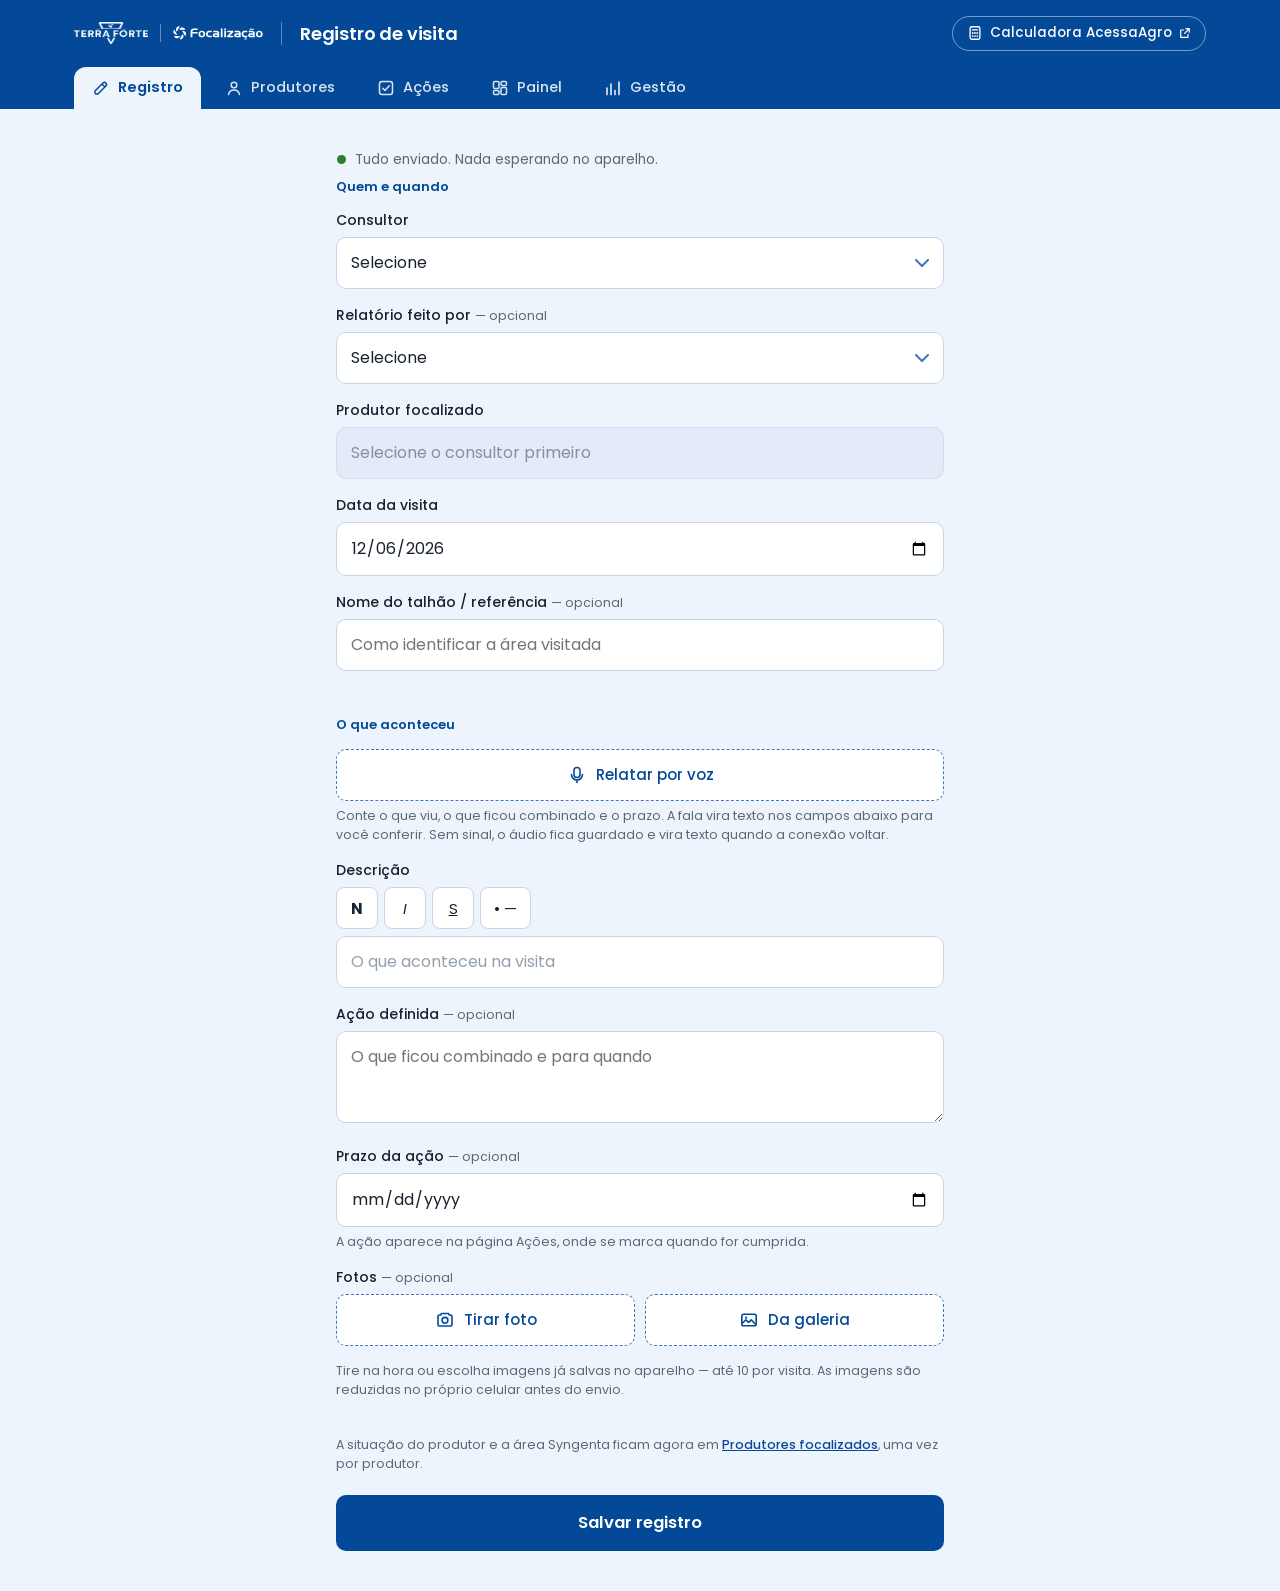
==== commit 49670625: "Barra de navegacao nova; Rodrigo nos consultores e Tales nos relatores - Barra compartilhada (barra." ====
--- a/index.html
+++ b/index.html
@@ -45,51 +45,7 @@
   line-height:1.5;
 }
 
-/* ---------- cabeçalho ---------- */
-header{
-  background:var(--principal);
-  color:#fff;
-  padding:20px 20px 18px;
-  padding-top:max(20px,env(safe-area-inset-top));
-}
-header h1{
-  margin:0;
-  font-size:20px;
-  font-weight:600;
-  letter-spacing:-.01em;
-}
-/* Mesma estrutura do cabeçalho do painel: a marca à esquerda, a ação à
-   direita, e as duas descem uma sobre a outra quando a tela é estreita
-   demais para caberem lado a lado. */
-.topo{
-  display:flex;align-items:flex-end;justify-content:space-between;
-  gap:12px;flex-wrap:wrap;
-}
-.entrar{
-  display:inline-flex;align-items:center;gap:7px;
-  padding:7px 14px;
-  background:rgba(255,255,255,.14);
-  border:1px solid rgba(255,255,255,.4);
-  border-radius:var(--raio);
-  color:#fff;text-decoration:none;
-  font-size:14px;font-weight:500;
-  white-space:nowrap;
-}
-.entrar:hover{background:rgba(255,255,255,.24)}
-.menu{display:flex;gap:8px;flex-wrap:wrap}
-.entrar svg{flex:none}
-header p{
-  margin:4px 0 0;
-  font-size:13px;
-  font-weight:400;
-  color:#C8DCC0;
-}
-/* ---------- logos ---------- */
-.marcas{display:flex;align-items:center;gap:12px;margin-bottom:14px}
-.lg{display:block;background-repeat:no-repeat;background-position:left center;background-size:contain}
-.lg-tf{width:74px;height:22px;background-image:var(--logo-tf)}
-.lg-foc{width:90px;height:14px;background-image:var(--logo-foc-tela)}
-.risco{width:1px;height:18px;background:rgba(255,255,255,.38);flex:none}
+/* ---------- cabeçalho: em /barra.css ---------- */
 
 /* ---------- estrutura ---------- */
 main{max-width:640px;margin:0 auto;padding:20px 16px 40px}
@@ -284,6 +240,9 @@
   cursor:pointer;
 }
 .pronto .dica{margin-top:12px;text-align:center}
+.com-acao{display:flex;align-items:center;justify-content:center;gap:8px;
+  font-size:14px;color:var(--tinta-fraca);cursor:pointer;user-select:none}
+.com-acao input{width:19px;height:19px;margin:0;accent-color:var(--principal);cursor:pointer}
 .novo{
   min-height:52px;padding:0 26px;
   background:transparent;
@@ -351,61 +310,29 @@
 
 @media (prefers-reduced-motion:reduce){*{transition:none !important;animation:none !important}}
 </style>
+<link rel="stylesheet" href="/barra.css">
 </head>
 <body>
 
-<header>
-  <div class="topo">
-    <div>
+<header class="tb" data-pagina="registro">
+  <div class="tb-in">
+    <div class="tb-linha">
       <div class="marcas">
         <span class="lg lg-tf" role="img" aria-label="Terra Forte"></span>
         <span class="risco"></span>
         <span class="lg lg-foc" role="img" aria-label="Focalização"></span>
       </div>
-      <h1>Registro de visita</h1>
+      <div class="tb-titulo">
+        <h1>Registro de visita</h1>
+      </div>
+      <div class="tb-dir">
+        <a class="tb-btn" href="https://calculadora-acessa-agro.vercel.app/" target="_blank" rel="noopener"><svg width="16" height="16" viewBox="0 0 18 18" fill="none" aria-hidden="true"><rect x="3.5" y="2" width="11" height="14" rx="2" stroke="currentColor" stroke-width="1.5"/><path d="M6 5.5h6" stroke="currentColor" stroke-width="1.5" stroke-linecap="round"/><path d="M6.5 9h.01M9 9h.01M11.5 9h.01M6.5 12.5h.01M9 12.5h.01M11.5 12.5h.01" stroke="currentColor" stroke-width="2" stroke-linecap="round"/></svg>Calculadora AcessaAgro <svg width="12" height="12" viewBox="0 0 14 14" fill="none" aria-hidden="true"><path d="M8 2h4v4M12 2L6.5 7.5M10.5 8.5V12H2V3.5h3.5" stroke="currentColor" stroke-width="1.4" stroke-linecap="round" stroke-linejoin="round"/></svg></a>
+      </div>
     </div>
-    <nav class="menu" aria-label="Outras páginas">
-      <a class="entrar" href="/produtores.html">
-        <svg width="17" height="17" viewBox="0 0 18 18" fill="none" aria-hidden="true">
-          <circle cx="9" cy="6" r="2.8" stroke="currentColor" stroke-width="1.5"/>
-          <path d="M3.5 15.5c.6-2.9 2.8-4.6 5.5-4.6s4.9 1.7 5.5 4.6"
-                stroke="currentColor" stroke-width="1.5" stroke-linecap="round"/>
-        </svg>
-        Produtores
-      </a>
-      <a class="entrar" href="/acoes.html">
-        <svg width="17" height="17" viewBox="0 0 18 18" fill="none" aria-hidden="true">
-          <rect x="2.5" y="2.5" width="13" height="13" rx="2.5"
-                stroke="currentColor" stroke-width="1.5"/>
-          <path d="M5.8 9.2l2.2 2.2 4.3-4.6" stroke="currentColor" stroke-width="1.5"
-                stroke-linecap="round" stroke-linejoin="round"/>
-        </svg>
-        Ações
-      </a>
-      <a class="entrar" href="/painel.html">
-        <svg width="17" height="17" viewBox="0 0 18 18" fill="none" aria-hidden="true">
-          <path d="M11 2.5h3A1.5 1.5 0 0115.5 4v10a1.5 1.5 0 01-1.5 1.5h-3"
-                stroke="currentColor" stroke-width="1.5" stroke-linecap="round"/>
-          <path d="M7.5 12.5L11 9 7.5 5.5M11 9H2.5"
-                stroke="currentColor" stroke-width="1.5"
-                stroke-linecap="round" stroke-linejoin="round"/>
-        </svg>
-        Painel
-      </a>
-      <a class="entrar" href="https://calculadora-acessa-agro.vercel.app/"
-         target="_blank" rel="noopener">
-        <svg width="17" height="17" viewBox="0 0 18 18" fill="none" aria-hidden="true">
-          <rect x="3.5" y="2" width="11" height="14" rx="2"
-                stroke="currentColor" stroke-width="1.5"/>
-          <path d="M6 5.5h6" stroke="currentColor" stroke-width="1.5" stroke-linecap="round"/>
-          <path d="M6.5 9h.01M9 9h.01M11.5 9h.01M6.5 12.5h.01M9 12.5h.01M11.5 12.5h.01"
-                stroke="currentColor" stroke-width="2" stroke-linecap="round"/>
-        </svg>
-        Calculadora AcessaAgro
-      </a>
-    </nav>
+    <nav class="tb-abas" aria-label="Páginas"></nav>
   </div>
 </header>
+<script src="/barra.js"></script>
 
 <main>
   <div class="fila" id="fila" hidden>
@@ -452,6 +379,8 @@
         <select id="produtor" name="produtor" required disabled>
           <option value="">Selecione o consultor primeiro</option>
         </select>
+        <input type="text" id="produtor-livre" placeholder="Nome do produtor visitado"
+               aria-label="Nome do produtor visitado" hidden>
         <p class="dica" id="dica-municipio" hidden></p>
       </div>
 
@@ -569,6 +498,8 @@
     <dl class="resumo" id="pronto-resumo"></dl>
     <div class="acoes">
       <button type="button" class="pdf" id="btn-pdf">Baixar o PDF de novo</button>
+      <label class="com-acao" id="rot-pdf-acao">
+        <input type="checkbox" id="pdf-acao"> com ação combinada</label>
       <button type="button" class="novo" id="btn-novo">Registrar outra visita</button>
     </div>
     <p class="dica">Precisa corrigir algo depois? Abra o <a href="/painel.html">Painel</a>,
@@ -612,6 +543,10 @@
 const selConsultor = $("consultor");
 const selProdutor  = $("produtor");
 const dicaMun      = $("dica-municipio");
+const txtProdutor  = $("produtor-livre");
+/* Consultor sem carteira digita o produtor; os demais escolhem na lista. */
+const produtorEscolhido = () =>
+  txtProdutor.hidden ? selProdutor.value : txtProdutor.value.trim();
 const form         = $("form");
 const erro         = $("erro");
 const btnEnviar    = $("btn-enviar");
@@ -684,7 +619,7 @@
 RELATORES.forEach(nome => $("relator").add(new Option(nome, nome)));
 
 /* --- popular consultores --- */
-[...new Set(CARTEIRA.map(l => l[0]))]
+[...new Set([...CARTEIRA.map(l => l[0]), ...CONSULTORES_SEM_CARTEIRA])]
   .sort((a, b) => a.localeCompare(b, "pt-BR"))
   .forEach(nome => selConsultor.add(new Option(nome, nome)));
 
@@ -693,6 +628,12 @@
   const c = selConsultor.value;
   selProdutor.innerHTML = "";
   dicaMun.hidden = true;
+
+  const semCarteira = !!c && !CARTEIRA.some(l => l[0] === c);
+  selProdutor.hidden = semCarteira;
+  selProdutor.required = !semCarteira;
+  txtProdutor.hidden = !semCarteira;
+  if (semCarteira) return;
 
   if (!c) {
     selProdutor.add(new Option("Selecione o consultor primeiro", ""));
@@ -803,7 +744,8 @@
   erro.hidden = true;
 
   if (!selConsultor.value) return mostraErro("Escolha o consultor.");
-  if (!selProdutor.value)  return mostraErro("Escolha o produtor visitado.");
+  if (!produtorEscolhido()) return mostraErro(txtProdutor.hidden
+    ? "Escolha o produtor visitado." : "Escreva o nome do produtor visitado.");
   if (!$("data").value)    return mostraErro("Informe a data da visita.");
   if (!editor.textContent.trim()) return mostraErro("Escreva a descrição da visita.");
 
@@ -815,8 +757,8 @@
          : String(Date.now()) + "-" + Math.random().toString(16).slice(2)),
     enviado_em: new Date().toISOString(),
     consultor: selConsultor.value,
-    produtor: selProdutor.value,
-    municipio: (CARTEIRA.find(x => x[1] === selProdutor.value) || [])[2] || "",
+    produtor: produtorEscolhido(),
+    municipio: (CARTEIRA.find(x => x[1] === produtorEscolhido()) || [])[2] || "",
     data_visita: $("data").value,
     talhao: $("talhao").value.trim(),
     relator: $("relator").value,
@@ -869,6 +811,8 @@
   }
 
   ultimo = registro;
+  $("pdf-acao").checked = false;
+  $("rot-pdf-acao").hidden = !registro.acao;
   /* o relato por voz que virou este registro já está salvo nele */
   if (rascunhoAberto) {
     await vozRemove(rascunhoAberto).catch(() => {});
@@ -895,7 +839,7 @@
 }
 
 $("btn-pdf").addEventListener("click", () => {
-  if (ultimo) baixaPdf(ultimo);
+  if (ultimo) baixaPdf(ultimo, null, $("pdf-acao").checked);
 });
 
 /* --- registrar outra --- */
@@ -1317,7 +1261,7 @@
     tipo: audio.type,
     consultor: selConsultor.value,
     relator: $("relator").value,
-    produtor: selProdutor.value,
+    produtor: produtorEscolhido(),
     data_visita: $("data").value,
     talhao: $("talhao").value.trim()
   };
@@ -1458,8 +1402,11 @@
       selConsultor.dispatchEvent(new Event("change"));
     }
     if (r.produtor) {
-      selProdutor.value = r.produtor;
-      selProdutor.dispatchEvent(new Event("change"));
+      if (!txtProdutor.hidden) txtProdutor.value = r.produtor;
+      else {
+        selProdutor.value = r.produtor;
+        selProdutor.dispatchEvent(new Event("change"));
+      }
     }
     if (r.relator) $("relator").value = r.relator;
     if (r.data_visita) $("data").value = r.data_visita;
--- a/barra.css
+++ b/barra.css
@@ -0,0 +1,128 @@
+/* ===================================================================
+   BARRA DE NAVEGAÇÃO — a mesma nas cinco páginas.
+
+   PC: cabeçalho azul com as marcas, o título, a calculadora e o "Sair",
+   e embaixo as abas das páginas; a aba aberta se encaixa no fundo da
+   página. Celular (até 760px): o cabeçalho fica só com as marcas e o
+   título, e as páginas vão para uma barra fixa embaixo, com "Mais"
+   abrindo Gestão, Calculadora e Sair.
+
+   As abas, a barra de baixo e a folha do "Mais" são montadas por
+   /barra.js. Cada página só traz o <header class="tb">.
+   Carregue depois do <style> da página, para valer por cima dele.
+   =================================================================== */
+
+/* ---------- logos ---------- */
+.marcas{display:flex;align-items:center;gap:12px;flex:none}
+.lg{display:block;background-repeat:no-repeat;background-position:left center;background-size:contain}
+.lg-tf{width:74px;height:22px;background-image:var(--logo-tf)}
+.lg-foc{width:90px;height:14px;background-image:var(--logo-foc-tela)}
+.risco{width:1px;height:18px;background:rgba(255,255,255,.38);flex:none}
+
+/* ---------- cabeçalho ---------- */
+header.tb{
+  background:var(--principal);
+  color:#fff;
+  padding:0;
+}
+.tb-in{
+  max-width:1180px;margin:0 auto;
+  padding:16px 24px 0;
+  padding-top:max(16px,env(safe-area-inset-top));
+}
+.tb-linha{display:flex;align-items:center;gap:18px;flex-wrap:wrap}
+.tb-titulo{padding-left:18px;border-left:1px solid rgba(255,255,255,.35);min-width:0}
+header.tb h1{margin:0;font-size:18px;font-weight:600;letter-spacing:-.01em;line-height:1.3}
+header.tb p{margin:2px 0 0;font-size:12.5px;font-weight:400;color:#C3D8F2;line-height:1.35}
+.tb-dir{margin-left:auto;display:flex;align-items:center;gap:8px;flex-wrap:wrap}
+.tb-dir .sessao{display:flex;align-items:center;gap:10px}
+.tb-dir .sessao[hidden]{display:none}
+#quem-entrou{font-size:13px;color:#C3D8F2}
+
+.tb-btn{
+  display:inline-flex;align-items:center;gap:7px;
+  padding:7px 14px;
+  border-radius:999px;
+  border:1px solid rgba(255,255,255,.45);
+  background:transparent;
+  color:#fff;text-decoration:none;
+  font:inherit;font-size:13.5px;font-weight:500;line-height:1.4;
+  white-space:nowrap;cursor:pointer;
+}
+.tb-btn:hover{background:rgba(255,255,255,.12)}
+.tb-btn.cheio{background:#fff;color:var(--principal);border-color:#fff}
+.tb-btn.cheio:hover{background:#E8F1FC}
+.tb-btn svg,.tb-abas svg,.tb-baixo svg,.tb-folha svg{flex:none}
+
+/* abas */
+.tb-abas{display:flex;gap:6px;margin-top:16px;overflow-x:auto;scrollbar-width:none}
+.tb-abas a{
+  display:flex;align-items:center;gap:8px;
+  padding:10px 18px;
+  border-radius:12px 12px 0 0;
+  color:rgba(255,255,255,.85);text-decoration:none;
+  font-size:14.5px;font-weight:500;white-space:nowrap;
+}
+.tb-abas a:hover{background:rgba(255,255,255,.1);color:#fff}
+.tb-abas a[aria-current="page"]{background:var(--fundo);color:var(--principal);font-weight:600}
+
+.tb-btn:focus-visible,.tb-abas a:focus-visible,.tb-baixo a:focus-visible,
+.tb-baixo button:focus-visible,.tb-folha a:focus-visible,.tb-folha button:focus-visible{
+  outline:3px solid #9CC3F0;outline-offset:2px;
+}
+
+/* barra de baixo e folha do "Mais": só no celular */
+.tb-baixo,.tb-folha,.tb-veu{display:none}
+
+@media (max-width:760px){
+  .tb-in{padding:14px 16px 16px;padding-top:max(14px,env(safe-area-inset-top))}
+  .tb-linha{flex-direction:column;align-items:flex-start;gap:8px}
+  .tb-titulo{padding-left:0;border-left:0}
+  header.tb h1{font-size:19px}
+  header.tb p,.tb-dir,.tb-abas{display:none}
+
+  body{padding-bottom:calc(74px + env(safe-area-inset-bottom))}
+
+  .tb-baixo{
+    display:grid;grid-template-columns:repeat(5,1fr);
+    position:fixed;left:0;right:0;bottom:0;z-index:50;
+    background:#fff;border-top:1px solid var(--linha);
+    padding:6px 4px calc(8px + env(safe-area-inset-bottom));
+    box-shadow:0 -4px 14px rgba(3,40,90,.08);
+  }
+  .tb-baixo a,.tb-baixo button{
+    display:flex;flex-direction:column;align-items:center;gap:3px;
+    padding:4px 0;margin:0;border:0;background:none;
+    font:inherit;font-size:11px;font-weight:500;line-height:1.3;
+    color:var(--tinta-fraca);text-decoration:none;cursor:pointer;
+    -webkit-tap-highlight-color:transparent;
+  }
+  .tb-baixo .ic{width:52px;height:30px;border-radius:15px;display:grid;place-items:center}
+  .tb-baixo [aria-current="page"],.tb-baixo [aria-expanded="true"]{color:var(--principal);font-weight:600}
+  .tb-baixo [aria-current="page"] .ic,.tb-baixo [aria-expanded="true"] .ic{background:var(--marcado)}
+  .tb-baixo .registrar .ic{background:var(--principal);color:#fff}
+  .tb-baixo .registrar{color:var(--principal)}
+
+  body.tb-aberto .tb-veu{display:block;position:fixed;inset:0;z-index:48;background:rgba(10,25,45,.45)}
+  body.tb-aberto .tb-folha{
+    display:block;position:fixed;left:0;right:0;bottom:0;z-index:49;
+    background:#fff;border-radius:18px 18px 0 0;
+    padding:10px 12px calc(86px + env(safe-area-inset-bottom));
+    box-shadow:0 -10px 30px rgba(0,0,0,.18);
+  }
+  .tb-folha .puxa{width:40px;height:4px;border-radius:2px;background:var(--linha);margin:0 auto 10px}
+  .tb-folha a,.tb-folha button{
+    display:flex;align-items:center;gap:14px;width:100%;
+    padding:14px;border:0;border-radius:10px;background:none;
+    color:var(--tinta);text-decoration:none;text-align:left;
+    font:inherit;font-size:15.5px;font-weight:500;cursor:pointer;
+  }
+  .tb-folha a[aria-current="page"]{background:var(--marcado);color:var(--principal);font-weight:600}
+  .tb-folha .sai{color:#B23A3A}
+  .tb-folha .sai small{color:var(--tinta-fraca);font-weight:400;font-size:12.5px;margin-left:auto}
+  .tb-folha hr{border:0;height:1px;background:var(--linha);margin:4px 14px}
+}
+
+@media print{
+  .tb-baixo,.tb-folha,.tb-veu,.tb-abas,.tb-dir{display:none !important}
+}
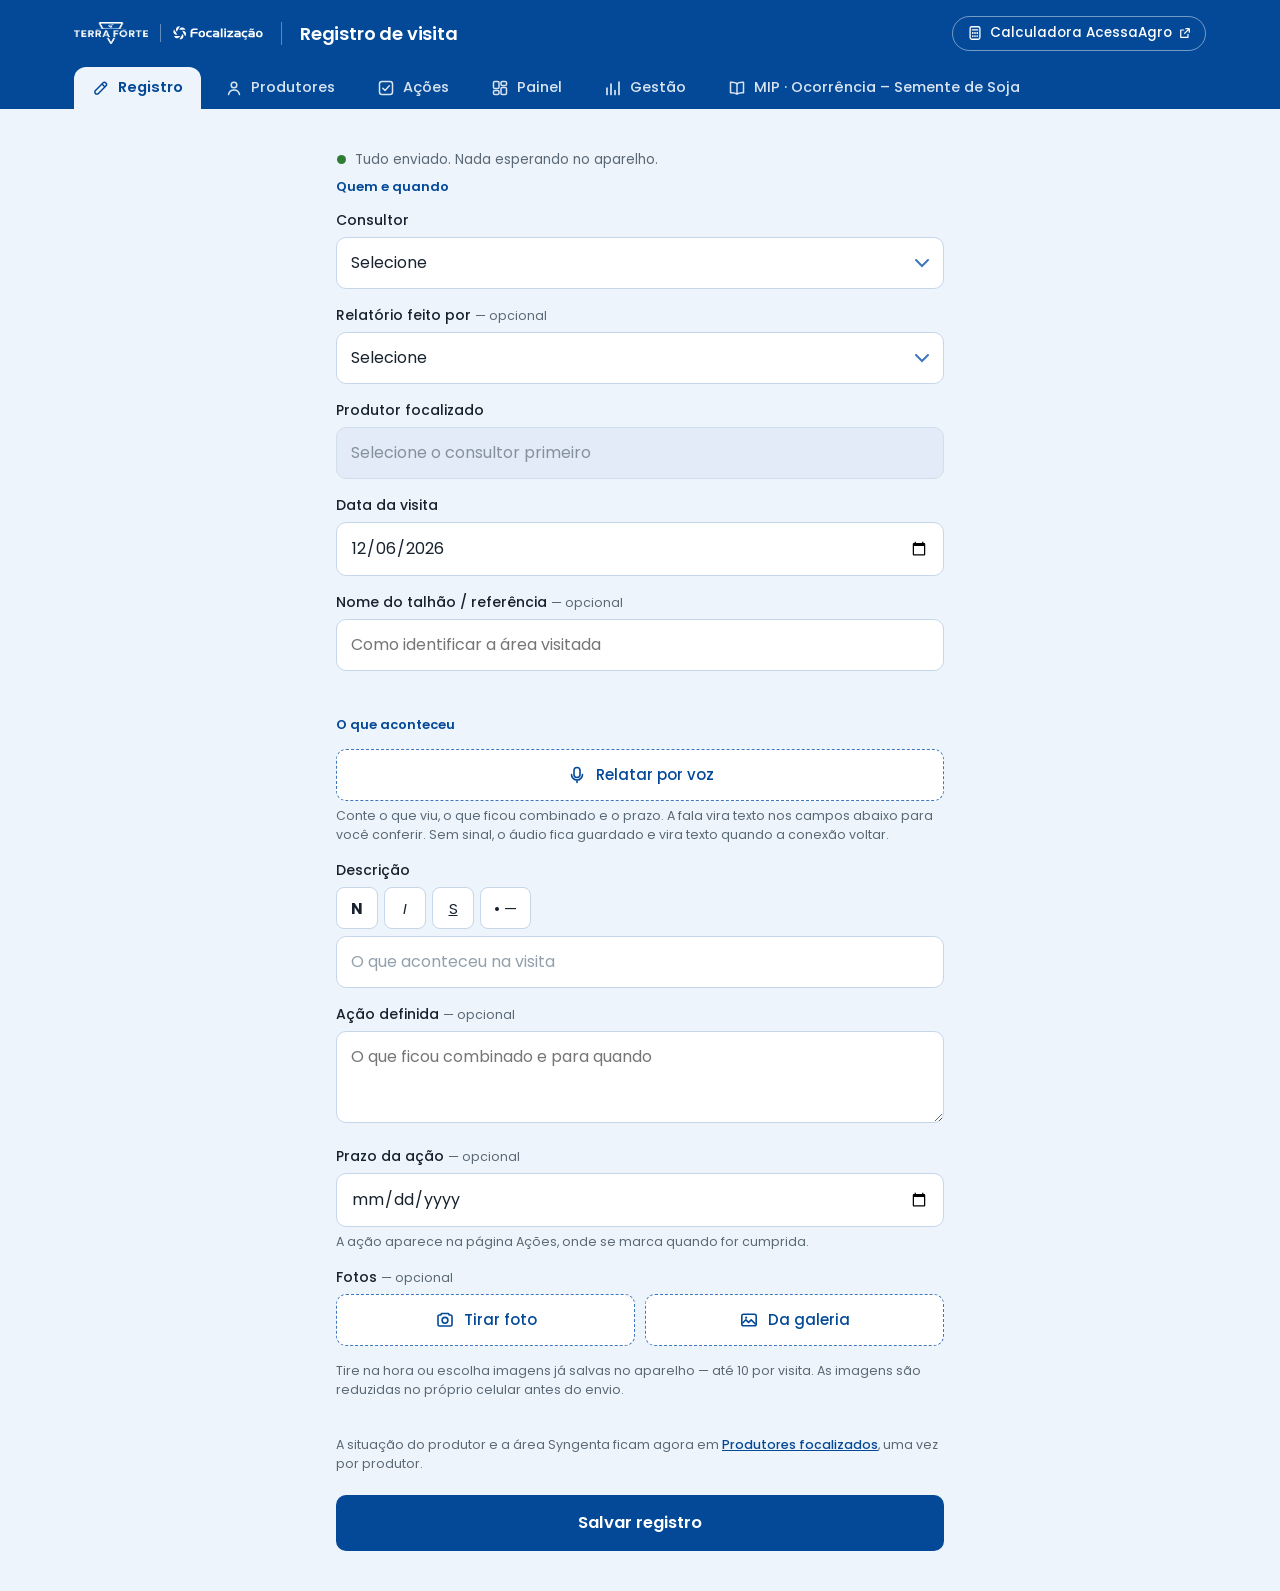
==== commit e3311f8f: "App instalado: todas as paginas ficam dentro do app e abrem sem internet - Todas as paginas apontam " ====
--- a/index.html
+++ b/index.html
@@ -3,6 +3,10 @@
 <head>
 <meta charset="utf-8">
 <meta name="viewport" content="width=device-width, initial-scale=1, viewport-fit=cover">
+<meta name="apple-mobile-web-app-capable" content="yes">
+<meta name="mobile-web-app-capable" content="yes">
+<meta name="apple-mobile-web-app-title" content="Focalização">
+<meta name="apple-mobile-web-app-status-bar-style" content="default">
 <meta name="theme-color" content="#034998">
 <title>Registro de visita — Focalização</title>
 <link rel="icon" href="/favicon.ico" sizes="any">
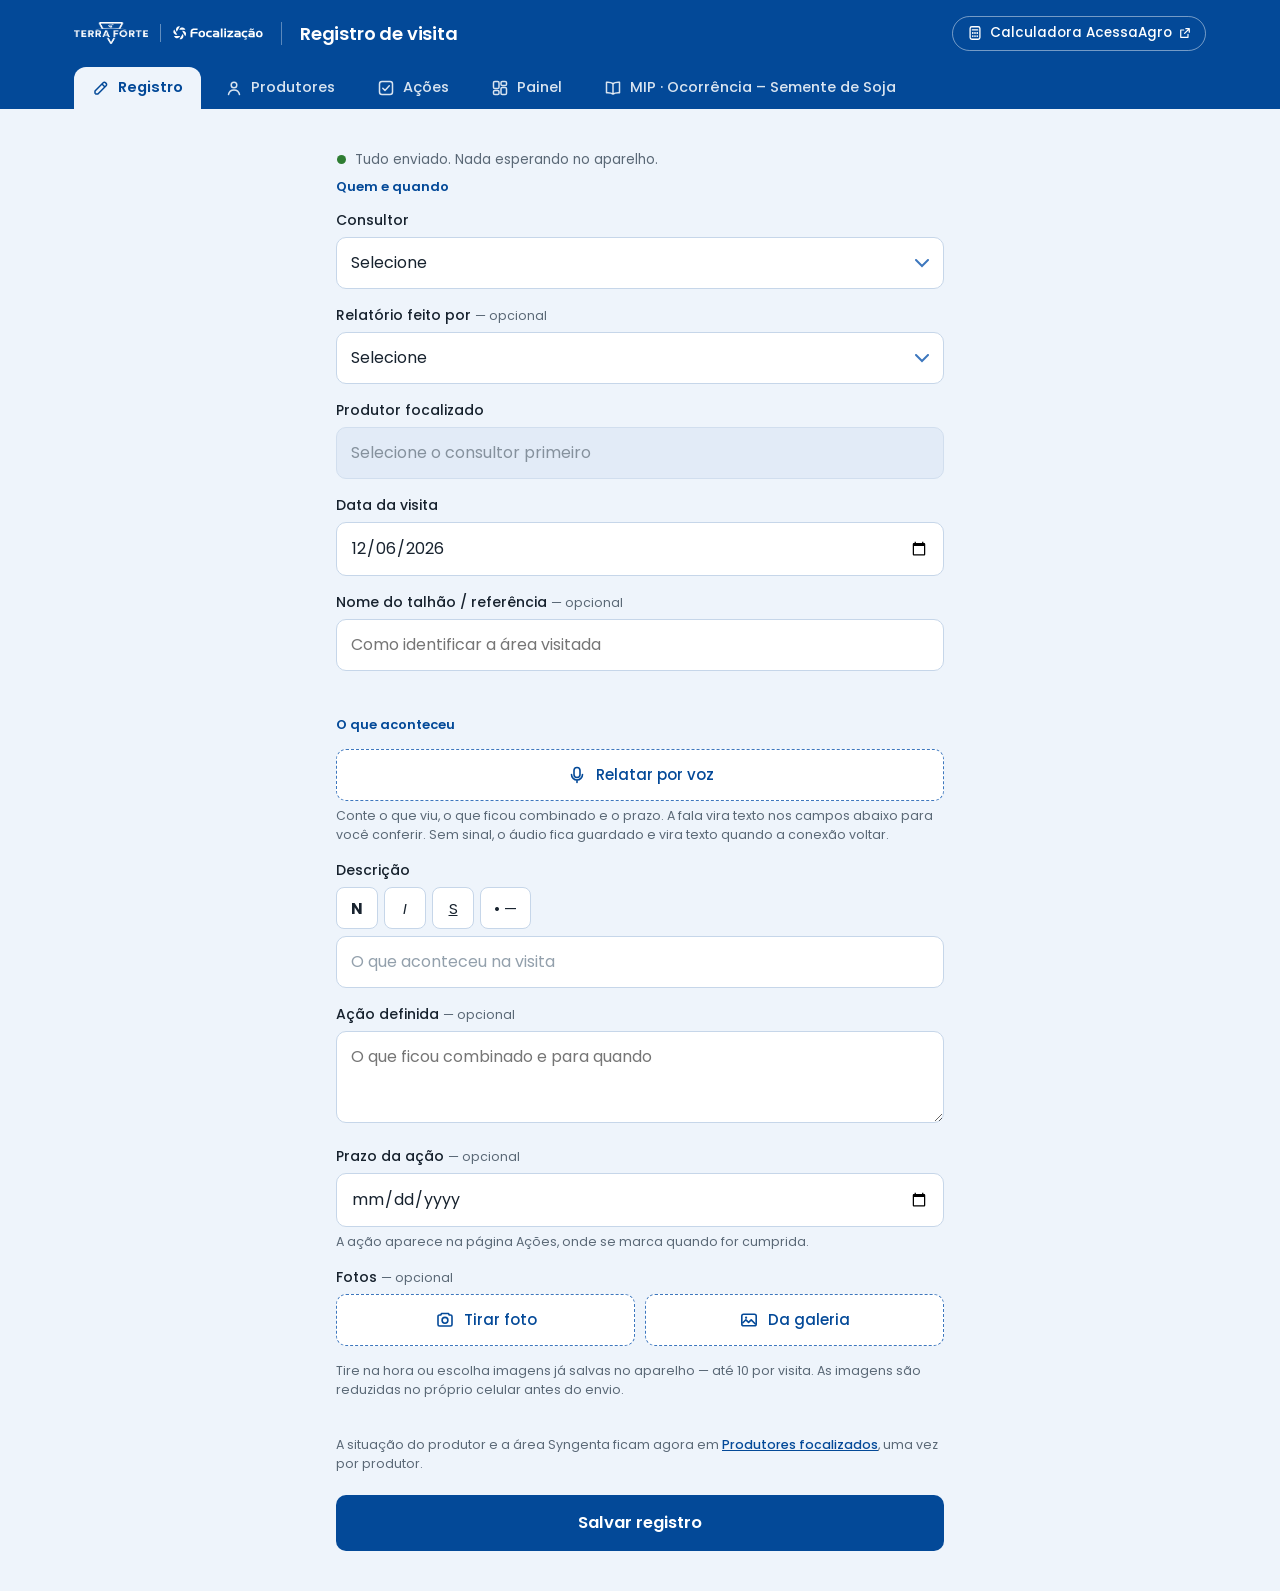
==== commit 22917516: "Local da visita: o formulario grava onde o celular estava ao salvar - index.html: pede a localizacao" ====
--- a/index.html
+++ b/index.html
@@ -743,6 +743,44 @@
   erro.scrollIntoView({ block: "center", behavior: "smooth" });
 }
 
+/* --- localização do momento do registro ---
+   O celular informa onde está quando a pessoa começa a preencher e de
+   novo ao salvar; vai junto do registro em extras.local. Não acompanha
+   ninguém: são só esses dois pedidos, por registro. Sem permissão ou sem
+   GPS, o registro sai normalmente, marcado com o motivo. Funciona sem
+   internet (o GPS não depende de sinal de dados). */
+function pegaLocal(espera = 12000) {
+  return new Promise(ok => {
+    if (!("geolocation" in navigator)) return ok({ erro: "indisponivel" });
+    navigator.geolocation.getCurrentPosition(
+      p => ok({ lat: +p.coords.latitude.toFixed(6), lng: +p.coords.longitude.toFixed(6),
+                precisao_m: Math.round(p.coords.accuracy),
+                em: new Date(p.timestamp || Date.now()).toISOString() }),
+      e => ok({ erro: e.code === 1 ? "negado" : e.code === 3 ? "tempo" : "indisponivel" }),
+      { enableHighAccuracy: true, timeout: espera, maximumAge: 120000 });
+  });
+}
+let localInicio = null;      /* posição de quando o preenchimento começou */
+function pedeLocalInicio() {
+  if (localInicio) return;
+  localInicio = { erro: "aguardando" };
+  pegaLocal().then(l => { localInicio = l; });
+}
+form.addEventListener("focusin", pedeLocalInicio);
+form.addEventListener("pointerdown", pedeLocalInicio);
+/* Na hora de salvar: tenta a posição atual por até 6 s; se não vier,
+   fica a do começo do preenchimento (com o motivo, se nenhuma veio). */
+async function localDoRegistro() {
+  const agora = await Promise.race([
+    pegaLocal(6000),
+    new Promise(ok => setTimeout(() => ok({ erro: "tempo" }), 6500))
+  ]);
+  if (agora.lat != null) return agora;
+  if (localInicio && localInicio.lat != null) return localInicio;
+  return agora.erro === "negado" || (localInicio && localInicio.erro === "negado")
+    ? { erro: "negado" } : agora;
+}
+
 form.addEventListener("submit", async e => {
   e.preventDefault();
   erro.hidden = true;
@@ -774,6 +812,9 @@
   };
 
   btnEnviar.disabled = true;
+  btnEnviar.textContent = "Registrando o local…";
+  registro.local = await localDoRegistro();
+  localInicio = null;          /* o próximo registro pede de novo */
   btnEnviar.textContent = "Salvando…";
 
   /* 1. o PDF sai sempre, com ou sem sinal */
@@ -823,6 +864,12 @@
     rascunhoAberto = null;
     desenhaRascunhos();
   }
+  const l = registro.local || {};
+  texto += l.lat != null
+    ? ` Local da visita registrado (precisão de ${l.precisao_m} m).`
+    : l.erro === "negado"
+      ? " O local da visita não foi registrado: a localização está bloqueada para este app no celular."
+      : " O local da visita não foi registrado: o GPS não respondeu a tempo.";
   $("pronto-texto").textContent = texto;
   $("pronto-resumo").innerHTML = `
     <dt>Produtor</dt><dd>${registro.produtor}</dd>
@@ -972,7 +1019,11 @@
         area_manejo_ha: reg.area_manejo_ha,
         area_experimental_ha: reg.area_experimental_ha } : {}),
       talhao: reg.talhao || null,
-      relator: reg.relator || null
+      relator: reg.relator || null,
+      /* onde o celular estava ao salvar: {lat, lng, precisao_m, em} ou
+         {erro: "negado" | "tempo" | "indisponivel"}. Registros antigos da
+         fila não têm, e ficam sem. */
+      local: reg.local || null
     },
     registrado_em: reg.enviado_em
   };
--- a/barra.css
+++ b/barra.css
@@ -71,6 +71,17 @@
   outline:3px solid #9CC3F0;outline-offset:2px;
 }
 
+/* iPhone: o campo de data vazio passa da largura do cartão e fica sem
+   altura de texto. Vale para todas as páginas que carregam este arquivo. */
+input[type=date],input[type=time]{min-width:0;max-width:100%;box-sizing:border-box}
+@supports (-webkit-touch-callout:none){
+  input[type=date],input[type=time]{-webkit-appearance:none;appearance:none;display:block;min-height:2.75em}
+}
+input::-webkit-date-and-time-value{text-align:left}
+
+/* Gestão: escondida para quem não é gestor (barra.js põe body.tb-gestor) */
+body:not(.tb-gestor) [data-restrito]{display:none!important}
+
 /* barra de baixo e folha do "Mais": só no celular */
 .tb-baixo,.tb-folha,.tb-veu{display:none}
 
@@ -97,6 +108,8 @@
     color:var(--tinta-fraca);text-decoration:none;cursor:pointer;
     -webkit-tap-highlight-color:transparent;
   }
+  /* Enquanto o teclado está aberto a barra sai da frente (ver barra.js). */
+  body.tb-digitando .tb-baixo{display:none}
   .tb-baixo .ic{width:52px;height:30px;border-radius:15px;display:grid;place-items:center}
   .tb-baixo [aria-current="page"],.tb-baixo [aria-expanded="true"]{color:var(--principal);font-weight:600}
   .tb-baixo [aria-current="page"] .ic,.tb-baixo [aria-expanded="true"] .ic{background:var(--marcado)}
